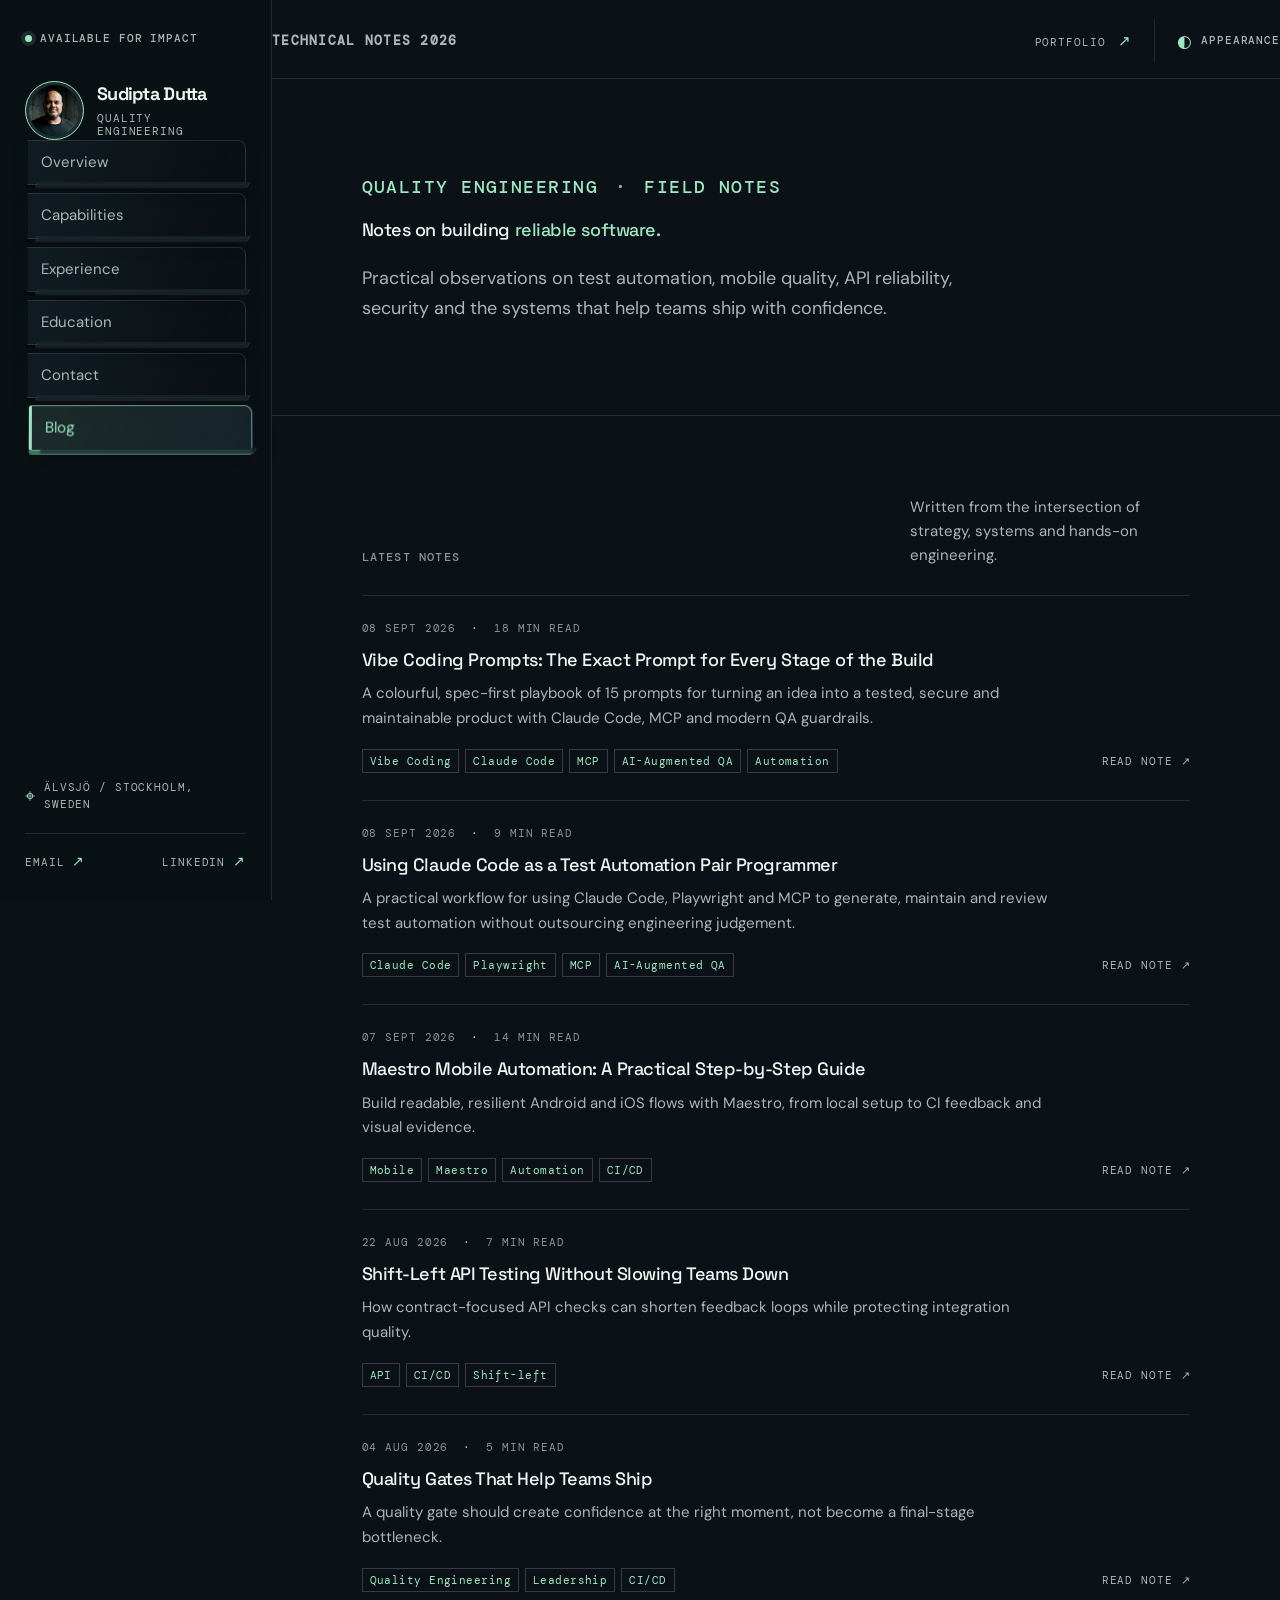
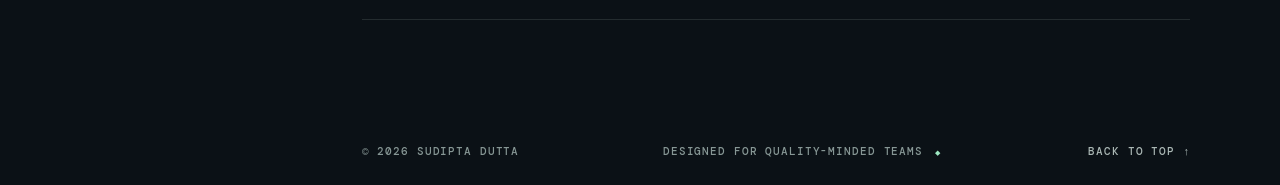
==== blog/index.html @ e5268dd9 "Remove CSS font import bottleneck" ====
<!doctype html>
<html lang="en" data-automation-id="element-html-1">
<head data-automation-id="element-head-1">
  <meta charset="utf-8"  data-automation-id="element-meta-1"/>
  <meta name="viewport" content="width=device-width, initial-scale=1"  data-automation-id="element-meta-2"/>
  <meta name="theme-color" content="#0b1116"  data-automation-id="element-meta-3"/>
  <meta name="description" content="Technical notes on quality engineering, test automation, mobile testing, API reliability and delivery systems by Sudipta Dutta."  data-automation-id="element-meta-4"/>
  <meta property="og:title" content="Technical Notes — Sudipta Dutta" data-automation-id="seo-og-title"/>
  <meta property="og:description" content="Technical notes on quality engineering, test automation, mobile testing, API reliability and delivery systems by Sudipta Dutta." data-automation-id="seo-og-description"/>
  <meta property="og:type" content="website" data-automation-id="seo-og-type"/>
  <meta property="og:url" content="https://sudipta-dutta-portfolio.pages.dev/blog" data-automation-id="seo-og-url"/>
  <meta property="og:image" content="https://sudipta-dutta-portfolio.pages.dev/assets/profile.jpeg" data-automation-id="seo-og-image"/>
  <meta property="og:site_name" content="Sudipta Dutta — Quality Engineering" data-automation-id="seo-og-site-name"/>
  <meta property="og:locale" content="en_GB" data-automation-id="seo-og-locale"/>
  <meta name="twitter:card" content="summary_large_image" data-automation-id="seo-twitter-card"/>
  <meta name="twitter:title" content="Technical Notes — Sudipta Dutta" data-automation-id="seo-twitter-title"/>
  <meta name="twitter:description" content="Technical notes on quality engineering, test automation, mobile testing, API reliability and delivery systems by Sudipta Dutta." data-automation-id="seo-twitter-description"/>
  <meta name="twitter:image" content="https://sudipta-dutta-portfolio.pages.dev/assets/profile.jpeg" data-automation-id="seo-twitter-image"/>
  <link rel="icon" href="/favicon.svg" type="image/svg+xml" sizes="any"  data-automation-id="element-link-1"/>
  <link rel="preconnect" href="https://fonts.googleapis.com" data-automation-id="font-preconnect-google"/>
  <link rel="preconnect" href="https://fonts.gstatic.com" crossorigin data-automation-id="font-preconnect-gstatic"/>
  <link rel="stylesheet" href="https://fonts.googleapis.com/css2?family=DM+Mono:wght@400;500&amp;family=DM+Sans:wght@400;500;600;700&amp;family=Space+Grotesk:wght@400;500;600;700&amp;display=swap" data-automation-id="font-stylesheet"/>
  <link rel="stylesheet" href="/styles.css"  data-automation-id="element-link-2"/>
  <link rel="stylesheet" href="/blog.css"  data-automation-id="element-link-3"/>
  <title data-automation-id="element-title-1">Technical Notes — Sudipta Dutta</title>
</head>
<body data-theme="dark" data-accent="mint" data-automation-id="element-body-1">
  <div class="site-shell" data-automation-id="element-site-shell-1">
    <aside class="rail" aria-label="Profile navigation" data-automation-id="element-rail-1">
      <div class="rail-topline" data-automation-id="element-rail-topline-2"><span class="status-dot" data-automation-id="element-status-dot-1"></span><span data-automation-id="element-span-2">Available for impact</span></div>
      <a class="identity" href="/" aria-label="Back to portfolio" data-automation-id="element-identity-1">
        <div class="avatar-wrap" data-automation-id="element-avatar-wrap-3"><img class="avatar" src="/assets/profile.webp" alt="Profile portrait"  data-automation-id="element-avatar-1"/></div>
        <div class="identity-copy" data-automation-id="element-identity-copy-4"><strong data-automation-id="element-strong-1">Sudipta Dutta</strong><span data-automation-id="element-span-3">Quality Engineering</span></div>
      </a>
      <button class="menu-toggle" id="menuToggle" type="button" aria-expanded="false" aria-controls="siteNav" aria-label="Open navigation menu" data-automation-id="menu-toggle"><span class="menu-toggle-icon" aria-hidden="true" data-automation-id="element-menu-toggle-icon-4"><i data-automation-id="element-i-1"></i><i data-automation-id="element-i-2"></i><i data-automation-id="element-i-3"></i></span><span data-automation-id="element-span-5">Menu</span></button>
      <nav class="nav-links" id="siteNav" aria-label="Main navigation" data-automation-id="element-sitenav-1">
        <a class="nav-link" href="/" data-automation-id="element-nav-link-2"><span data-automation-id="element-span-6">Overview</span></a>
        <a class="nav-link" href="/#capabilities" data-automation-id="element-nav-link-3"><span data-automation-id="element-span-7">Capabilities</span></a>
        <a class="nav-link" href="/#experience" data-automation-id="element-nav-link-4"><span data-automation-id="element-span-8">Experience</span></a>
        <a class="nav-link" href="/#education" data-automation-id="element-nav-link-5"><span data-automation-id="element-span-9">Education</span></a>
        <a class="nav-link" href="/#contact" data-automation-id="element-nav-link-6"><span data-automation-id="element-span-10">Contact</span></a>
        <a class="nav-link active" href="/blog" aria-current="page" data-automation-id="element-nav-link-7"><span data-automation-id="element-span-11">Blog</span></a>
      </nav>
      <div class="rail-footer" data-automation-id="element-rail-footer-5">
        <div class="rail-location" data-automation-id="element-rail-location-6"><span class="pin" role="img" aria-label="Location" data-automation-id="element-pin-12">⌖</span><span data-automation-id="element-span-13">Älvsjö / Stockholm, Sweden</span></div>
        <div class="rail-socials" data-automation-id="element-rail-socials-7">
          <a href="mailto:deep.sudipta@gmail.com" aria-label="Email Sudipta" data-automation-id="element-a-8">Email <span data-automation-id="element-span-14">↗</span></a>
          <a href="https://www.linkedin.com/in/duttasudipta" target="_blank" rel="noopener noreferrer" aria-label="LinkedIn profile (opens in new tab)" data-automation-id="element-a-9">LinkedIn <span data-automation-id="element-span-15">↗</span></a>
        </div>
      </div>
    </aside>

    <main class="main-content blog-main" data-automation-id="element-main-content-1">
      <header class="topbar" id="top" data-automation-id="element-top-1">
        <div class="topbar-label" data-automation-id="element-topbar-label-8">TECHNICAL NOTES 2026</div>
        <div class="topbar-actions" data-automation-id="element-topbar-actions-9">
          <a class="blog-back" href="/" data-automation-id="element-blog-back-10">Portfolio <span data-automation-id="element-span-16">↗</span></a>
          <button class="theme-button" id="themeToggle" type="button" aria-label="Open appearance settings" aria-controls="themeMenu" aria-haspopup="dialog" aria-expanded="false" data-automation-id="element-themetoggle-1"><span class="theme-icon" aria-hidden="true" data-automation-id="element-theme-icon-17">◐</span><span data-automation-id="element-span-18">Appearance</span></button>
        </div>
        <div class="theme-menu" id="themeMenu" role="dialog" aria-label="Appearance settings" hidden data-automation-id="element-thememenu-10">
          <div class="theme-menu-title" data-automation-id="element-theme-menu-title-11">Appearance</div>
          <div class="theme-modes" role="radiogroup" aria-label="Color mode" data-automation-id="element-theme-modes-12">
            <button type="button" class="mode-option active" role="radio" data-mode="dark" aria-checked="true" aria-pressed="true" data-automation-id="element-mode-option-2">Dark <span aria-hidden="true" data-automation-id="element-span-19">◐</span></button>
            <button type="button" class="mode-option" role="radio" data-mode="light" aria-checked="false" aria-pressed="false" data-automation-id="element-mode-option-3">Light <span aria-hidden="true" data-automation-id="element-span-20">○</span></button>
            <button type="button" class="mode-option" role="radio" data-mode="system" aria-checked="false" aria-pressed="false" data-automation-id="element-mode-option-4">System <span aria-hidden="true" data-automation-id="element-span-21">⌘</span></button>
          </div>
          <div class="theme-menu-title accent-title" data-automation-id="element-theme-menu-title-13">Accent</div>
          <div class="accent-options" role="group" aria-label="Accent color" data-automation-id="element-accent-options-14">
            <button class="accent-option active" data-accent="mint" aria-pressed="true" style="--swatch:#9de8c2" aria-label="Mint accent" data-automation-id="element-accent-option-5"></button>
            <button class="accent-option" data-accent="violet" aria-pressed="false" style="--swatch:#bdadff" aria-label="Violet accent" data-automation-id="element-accent-option-6"></button>
            <button class="accent-option" data-accent="amber" aria-pressed="false" style="--swatch:#f4bd74" aria-label="Amber accent" data-automation-id="element-accent-option-7"></button>
            <button class="accent-option" data-accent="blue" aria-pressed="false" style="--swatch:#8cc9ff" aria-label="Blue accent" data-automation-id="element-accent-option-8"></button>
          </div>
        </div>
        <span class="sr-only" id="themeStatus" aria-live="polite" data-automation-id="theme-status"></span>
      </header>

      <section class="blog-hero section-pad" aria-labelledby="blog-title" data-automation-id="element-blog-hero-1">
        <h1 id="blog-title" class="blog-kicker-title" data-automation-id="element-blog-title-1">QUALITY ENGINEERING <span data-automation-id="element-span-22">·</span> FIELD NOTES</h1>
        <h2 class="blog-hero-title" data-automation-id="element-blog-hero-title-1">Notes on building <em data-automation-id="element-em-1">reliable software.</em></h2>
        <p data-automation-id="element-p-1">Practical observations on test automation, mobile quality, API reliability, security and the systems that help teams ship with confidence.</p>
      </section>

      <section class="blog-list-section section-pad" aria-labelledby="notes-title" data-automation-id="element-blog-list-section-2">
        <div class="blog-section-heading" data-automation-id="element-blog-section-heading-15"><div class="section-label" data-automation-id="element-section-label-16"><span data-automation-id="element-span-23">Latest notes</span></div><p data-automation-id="element-p-2">Written from the intersection of strategy, systems and hands-on engineering.</p></div>
        <div id="postList" class="post-list" aria-live="polite" data-automation-id="element-postlist-17" data-static-post-list="true">
        <a class="post-card featured-post" data-automation-id="post-card-1" href="/blog/vibe-coding-prompts" aria-label="Read article: Vibe Coding Prompts: The Exact Prompt for Every Stage of the Build">
          <div class="post-card-meta" data-automation-id="post-card-meta-1"><span>08 Sep 2026</span><span>18 min read</span></div>
          <h2 data-automation-id="post-card-title-1">Vibe Coding Prompts: The Exact Prompt for Every Stage of the Build</h2>
          <p data-automation-id="post-card-summary-1">A colourful, spec-first playbook of 15 prompts for turning an idea into a tested, secure and maintainable product with Claude Code, MCP and modern QA guardrails.</p>
          <div class="post-card-footer" data-automation-id="post-card-footer-1"><span><span data-automation-id="post-card-1-tag-1">Vibe Coding</span><span data-automation-id="post-card-1-tag-2">Claude Code</span><span data-automation-id="post-card-1-tag-3">MCP</span><span data-automation-id="post-card-1-tag-4">AI-Augmented QA</span><span data-automation-id="post-card-1-tag-5">Automation</span></span><span class="post-arrow" aria-hidden="true">Read note ↗</span></div>
        </a>
<a class="post-card " data-automation-id="post-card-2" href="/blog/using-claude-code-test-automation" aria-label="Read article: Using Claude Code as a Test Automation Pair Programmer">
          <div class="post-card-meta" data-automation-id="post-card-meta-2"><span>08 Sep 2026</span><span>9 min read</span></div>
          <h2 data-automation-id="post-card-title-2">Using Claude Code as a Test Automation Pair Programmer</h2>
          <p data-automation-id="post-card-summary-2">A practical workflow for using Claude Code, Playwright and MCP to generate, maintain and review test automation without outsourcing engineering judgement.</p>
          <div class="post-card-footer" data-automation-id="post-card-footer-2"><span><span data-automation-id="post-card-2-tag-1">Claude Code</span><span data-automation-id="post-card-2-tag-2">Playwright</span><span data-automation-id="post-card-2-tag-3">MCP</span><span data-automation-id="post-card-2-tag-4">AI-Augmented QA</span></span><span class="post-arrow" aria-hidden="true">Read note ↗</span></div>
        </a>
<a class="post-card " data-automation-id="post-card-3" href="/blog/maestro-mobile-testing" aria-label="Read article: Maestro Mobile Automation: A Practical Step-by-Step Guide">
          <div class="post-card-meta" data-automation-id="post-card-meta-3"><span>07 Sep 2026</span><span>14 min read</span></div>
          <h2 data-automation-id="post-card-title-3">Maestro Mobile Automation: A Practical Step-by-Step Guide</h2>
          <p data-automation-id="post-card-summary-3">Build readable, resilient Android and iOS flows with Maestro, from local setup to CI feedback and visual evidence.</p>
          <div class="post-card-footer" data-automation-id="post-card-footer-3"><span><span data-automation-id="post-card-3-tag-1">Mobile</span><span data-automation-id="post-card-3-tag-2">Maestro</span><span data-automation-id="post-card-3-tag-3">Automation</span><span data-automation-id="post-card-3-tag-4">CI/CD</span></span><span class="post-arrow" aria-hidden="true">Read note ↗</span></div>
        </a>
<a class="post-card " data-automation-id="post-card-4" href="/blog/shift-left-api-testing" aria-label="Read article: Shift-Left API Testing Without Slowing Teams Down">
          <div class="post-card-meta" data-automation-id="post-card-meta-4"><span>22 Aug 2026</span><span>7 min read</span></div>
          <h2 data-automation-id="post-card-title-4">Shift-Left API Testing Without Slowing Teams Down</h2>
          <p data-automation-id="post-card-summary-4">How contract-focused API checks can shorten feedback loops while protecting integration quality.</p>
          <div class="post-card-footer" data-automation-id="post-card-footer-4"><span><span data-automation-id="post-card-4-tag-1">API</span><span data-automation-id="post-card-4-tag-2">CI/CD</span><span data-automation-id="post-card-4-tag-3">Shift-left</span></span><span class="post-arrow" aria-hidden="true">Read note ↗</span></div>
        </a>
<a class="post-card " data-automation-id="post-card-5" href="/blog/quality-gates-that-help-teams-ship" aria-label="Read article: Quality Gates That Help Teams Ship">
          <div class="post-card-meta" data-automation-id="post-card-meta-5"><span>04 Aug 2026</span><span>5 min read</span></div>
          <h2 data-automation-id="post-card-title-5">Quality Gates That Help Teams Ship</h2>
          <p data-automation-id="post-card-summary-5">A quality gate should create confidence at the right moment, not become a final-stage bottleneck.</p>
          <div class="post-card-footer" data-automation-id="post-card-footer-5"><span><span data-automation-id="post-card-5-tag-1">Quality Engineering</span><span data-automation-id="post-card-5-tag-2">Leadership</span><span data-automation-id="post-card-5-tag-3">CI/CD</span></span><span class="post-arrow" aria-hidden="true">Read note ↗</span></div>
        </a>
      </div>

      </section>

      <footer class="footer section-pad" data-automation-id="element-footer-1"><span data-automation-id="element-span-24">© <span id="year" data-automation-id="element-year-25">2026</span> Sudipta Dutta</span><span data-automation-id="element-span-26">Designed for quality-minded teams <span class="footer-dot" data-automation-id="element-footer-dot-27">◆</span></span><a href="#top" data-automation-id="element-a-11">Back to top ↑</a></footer>
    </main>
  </div>
  <script src="/blog.js" data-automation-id="element-script-1"></script>
</body>
</html>
---- styles.css ----
:root {
  --bg: #0b1116;
  --surface: #111a21;
  --surface-2: #15222a;
  --surface-3: #1b2c34;
  --ink: #f0f5f1;
  --muted: #aab7b4;
  --faint: #879795;
  --line: rgba(214, 233, 226, .12);
  --line-strong: rgba(214, 233, 226, .2);
  --accent: #9de8c2;
  --accent-deep: #63c99a;
  --accent-soft: rgba(157, 232, 194, .12);
  --accent-bright: #c6f8dd;
  --warm: #f4bd74;
  --shadow: 0 24px 70px rgba(0, 0, 0, .26);
  --rail-width: 272px;
  --display: 'Space Grotesk', sans-serif;
  --body: 'DM Sans', sans-serif;
  --mono: 'DM Mono', monospace;
  --type-xs: 0.6875rem;  /* 11px: labels and metadata */
  --type-sm: 0.8125rem; /* 13px: supporting copy */
  --type-md: 0.9375rem; /* 15px: standard body copy */
  --type-lg: 1.125rem;  /* 18px: lead copy and display headings */
  --type-heading: 1.125rem; /* keeps major headings the same size as the profile name */
}

.skip-link { position: fixed; z-index: 1000; top: 12px; left: 12px; transform: translateY(-180%); padding: 10px 14px; border: 1px solid var(--accent); background: var(--surface); color: var(--ink); font: var(--type-xs) var(--mono); letter-spacing: .04em; transition: transform .2s ease; }
.skip-link:focus { transform: translateY(0); outline: 2px solid var(--accent); outline-offset: 3px; }
.contact-topbar-button { font-size: var(--type-xs); }

body[data-theme="light"] {
  --bg: #f4f7f5;
  --surface: #ffffff;
  --surface-2: #eaf1ee;
  --surface-3: #dce9e3;
  --ink: #12201d;
  --muted: #60706b;
  --faint: #5d7068;
  --line: rgba(27, 57, 46, .12);
  --line-strong: rgba(27, 57, 46, .22);
  --accent: #147649;
  --accent-deep: #0b5b38;
  --accent-soft: rgba(32, 140, 97, .1);
  --accent-bright: #126c48;
  --warm: #bf762a;
  --shadow: 0 24px 70px rgba(21, 49, 39, .11);
}
body[data-accent="violet"] { --accent: #bdadff; --accent-deep: #9077ef; --accent-soft: rgba(189, 173, 255, .12); --accent-bright: #d9d0ff; }
body[data-accent="amber"] { --accent: #f4bd74; --accent-deep: #d89336; --accent-soft: rgba(244, 189, 116, .12); --accent-bright: #ffd59b; }
body[data-accent="blue"] { --accent: #8cc9ff; --accent-deep: #5799d2; --accent-soft: rgba(140, 201, 255, .12); --accent-bright: #c0e4ff; }
body[data-theme="light"][data-accent="violet"] { --accent: #7251c7; --accent-deep: #5638a7; --accent-soft: rgba(114, 81, 199, .1); --accent-bright: #5638a7; }
body[data-theme="light"][data-accent="amber"] { --accent: #b6691a; --accent-deep: #914e0e; --accent-soft: rgba(182, 105, 26, .1); --accent-bright: #914e0e; }
body[data-theme="light"][data-accent="blue"] { --accent: #2479bb; --accent-deep: #175f96; --accent-soft: rgba(36, 121, 187, .1); --accent-bright: #175f96; }

* { box-sizing: border-box; }
html { scroll-behavior: smooth; }
body { margin: 0; background: var(--bg); color: var(--ink); font-family: var(--body); font-size: 16px; line-height: 1.55; transition: background .3s ease, color .3s ease; }
a { color: inherit; text-decoration: none; }
button { font: inherit; color: inherit; }
.site-shell { display: flex; min-height: 100vh; }
.rail { width: var(--rail-width); position: fixed; inset: 0 auto 0 0; padding: 30px 25px 27px; border-right: 1px solid var(--line); display: flex; flex-direction: column; z-index: 20; background: color-mix(in srgb, var(--bg) 94%, transparent); backdrop-filter: blur(14px); }
.rail-topline, .rail-location, .eyebrow, .topbar, .section-label, .timeline-meta, .card-tags, .timeline-tags, .education-year, .footer, .qr-head, .opportunity-kicker, .role-pill, .mono { font-family: var(--mono); text-transform: uppercase; letter-spacing: .08em; font-size: var(--type-xs); }
.rail-topline { color: var(--muted); display: flex; align-items: center; gap: 8px; }
.status-dot { display: inline-block; height: 7px; width: 7px; border-radius: 50%; background: var(--accent); box-shadow: 0 0 0 4px var(--accent-soft); }
.identity { display: flex; gap: 13px; align-items: center; margin-top: 34px; }
.avatar-wrap { width: 59px; height: 59px; flex: none; border-radius: 50%; border: 1px solid var(--accent); padding: 3px; background: var(--accent-soft); }
.avatar { display: block; width: 100%; height: 100%; border-radius: 50%; object-fit: cover; object-position: 50% 20%; filter: saturate(.88); }
.identity-copy { display: flex; flex-direction: column; line-height: 1.2; }
.identity-copy strong { font-family: var(--display); font-size: var(--type-heading); letter-spacing: -.04em; white-space: nowrap; }
.identity-copy span { font-family: var(--mono); font-size: var(--type-xs); text-transform: uppercase; letter-spacing: .08em; color: var(--muted); margin-top: 7px; }
.rail-rule { height: 1px; background: var(--line); margin: 34px 0 21px; }
.nav-links { display: flex; flex-direction: column; gap: 5px; }
.nav-link { display: flex; gap: 0; align-items: center; padding: 10px 7px; color: var(--muted); font-size: var(--type-md); transition: color .2s, background .2s; }
.nav-link:hover, .nav-link.active { color: var(--ink); background: var(--accent-soft); }
.nav-link.active { color: var(--accent); }
.rail-footer { margin-top: auto; }
.rail-location { color: var(--muted); display: flex; gap: 8px; align-items: center; margin-bottom: 20px; }
.pin { color: var(--accent); font-size: 18px; line-height: 0; }
.rail-socials { display: flex; justify-content: space-between; border-top: 1px solid var(--line); padding-top: 17px; }
.rail-socials a { font-family: var(--mono); text-transform: uppercase; letter-spacing: .08em; font-size: var(--type-xs); color: var(--muted); }
.rail-socials a:hover, .footer a:hover { color: var(--accent); }
.rail-socials span { color: var(--accent); font-size: 14px; }
.main-content { width: calc(100% - var(--rail-width)); margin-left: var(--rail-width); min-width: 0; overflow: hidden; }
.section-pad { padding-left: clamp(30px, 7vw, 110px); padding-right: clamp(30px, 7vw, 110px); }
.topbar { min-height: 79px; display: flex; align-items: center; justify-content: space-between; border-bottom: 1px solid var(--line); color: var(--faint); padding-top: 4px; position: relative; }
.topbar-label { display: flex; gap: 11px; align-items: center; }
.topbar-divider { display: inline-block; height: 1px; width: 35px; background: var(--line-strong); }
.topbar-actions { display: flex; align-items: center; gap: 22px; }
.text-button, .theme-button { font-family: var(--mono); font-size: var(--type-xs); text-transform: uppercase; letter-spacing: .08em; background: none; border: 0; cursor: pointer; color: var(--muted); padding: 9px 0; }
.text-button:hover, .theme-button:hover { color: var(--accent); }
.download-icon { color: var(--accent); font-size: 16px; margin-right: 6px; }
.theme-button { display: flex; gap: 8px; align-items: center; border-left: 1px solid var(--line); padding-left: 22px; }
.theme-icon { color: var(--accent); font-size: 17px; }
.theme-menu { position: absolute; z-index: 15; top: 64px; right: clamp(30px, 7vw, 110px); width: 230px; padding: 17px; background: var(--surface); border: 1px solid var(--line-strong); box-shadow: var(--shadow); border-radius: 4px; }
.theme-menu-title { color: var(--faint); font: var(--type-xs) var(--mono); text-transform: uppercase; letter-spacing: .09em; margin-bottom: 11px; }
.theme-modes { display: grid; grid-template-columns: repeat(3, 1fr); gap: 5px; }
.mode-option { background: var(--surface-2); border: 1px solid transparent; padding: 8px 4px; font-size: var(--type-xs); cursor: pointer; color: var(--muted); border-radius: 2px; }
.mode-option span { display: block; color: var(--accent); font-size: 16px; margin-top: 3px; }
.mode-option.active { border-color: var(--accent); color: var(--ink); }
.accent-title { margin-top: 18px; }
.accent-options { display: flex; gap: 9px; }
.accent-option { width: 25px; height: 25px; padding: 0; border: 2px solid transparent; border-radius: 50%; cursor: pointer; background: var(--swatch); box-shadow: inset 0 0 0 3px var(--surface); }
.accent-option.active { outline: 1px solid var(--swatch); outline-offset: 2px; }
.hero { min-height: 621px; display: grid; grid-template-columns: minmax(0, 1fr) minmax(300px, .62fr); align-items: center; gap: clamp(40px, 7vw, 120px); border-bottom: 1px solid var(--line); position: relative; }
.hero::before { content: ''; position: absolute; width: 46vw; height: 46vw; max-width: 600px; max-height: 600px; right: -16vw; top: -14vw; background: radial-gradient(circle, var(--accent-soft), transparent 67%); pointer-events: none; }
.hero-copy { padding: 80px 0 73px; position: relative; z-index: 1; }
.eyebrow { color: var(--accent); display: flex; align-items: center; gap: 0; line-height: 1.4; }
.eyebrow-line { display: none; }
h1, h2, h3, p { margin-top: 0; }
h1, h2, h3 { font-family: var(--display); font-size: var(--type-heading); line-height: 1.35; letter-spacing: -.025em; }
h1 { font-size: var(--type-heading); font-weight: 500; margin: 22px 0 22px; max-width: 800px; }
h1 em, h2 em { color: var(--accent); font-style: normal; }
.hero-lede { font-size: var(--type-lg); line-height: 1.7; color: var(--muted); max-width: 555px; }
.hero-actions { display: flex; align-items: center; gap: 21px; margin-top: 36px; }
.primary-button, .secondary-button { display: inline-flex; align-items: center; gap: 12px; padding: 13px 17px; font-family: var(--mono); text-transform: uppercase; letter-spacing: .07em; font-size: var(--type-xs); transition: transform .2s, background .2s, color .2s, border .2s; }
.primary-button { color: #07100c; background: var(--accent); border: 1px solid var(--accent); }
.primary-button:hover { transform: translateY(-2px); background: var(--accent-bright); }
.primary-button span, .secondary-button span { font-size: 16px; line-height: 0; }
.secondary-button { border: 1px solid var(--line-strong); color: var(--muted); }
.secondary-button:hover { transform: translateY(-2px); color: var(--ink); border-color: var(--accent); }
.hero-note { color: var(--faint); font: var(--type-xs) var(--mono); margin-top: 42px; text-transform: uppercase; letter-spacing: .05em; }
.note-mark { color: var(--accent); font-size: 16px; margin-right: 8px; }
.hero-visual { align-self: stretch; display: flex; flex-direction: column; align-items: center; justify-content: center; position: relative; }
.portrait-frame { width: min(100%, 350px); aspect-ratio: .82; position: relative; padding: 13px; background: var(--surface-2); }
.portrait-frame::before { content: ''; position: absolute; inset: 12px; border: 1px solid var(--line-strong); pointer-events: none; z-index: 2; }
.portrait-frame img { width: 100%; height: 100%; object-fit: cover; object-position: 50% 12%; display: block; filter: contrast(1.02) saturate(.88); }
.portrait-accent { position: absolute; z-index: 3; width: 47px; height: 47px; border-color: var(--accent); }
.portrait-accent-one { left: -8px; top: -8px; border-left: 1px solid; border-top: 1px solid; }
.portrait-accent-two { right: -8px; bottom: -8px; border-right: 1px solid; border-bottom: 1px solid; }
.portrait-caption { position: absolute; z-index: 3; bottom: 25px; left: 27px; right: 27px; display: flex; justify-content: space-between; font: var(--type-xs) var(--mono); color: white; letter-spacing: .13em; text-transform: uppercase; text-shadow: 0 1px 10px #000; }
.visual-annotation { width: min(100%, 350px); display: flex; gap: 9px; justify-content: flex-end; font: var(--type-xs) var(--mono); text-transform: uppercase; letter-spacing: .08em; color: var(--faint); margin-top: 16px; }
.visual-annotation span { color: var(--accent); }
.stats-strip { display: grid; grid-template-columns: repeat(4, 1fr); border-bottom: 1px solid var(--line); }
.stat { padding: 27px 21px 29px 0; border-right: 1px solid var(--line); display: flex; flex-direction: column; gap: 4px; }
.stat:not(:first-child) { padding-left: 25px; }
.stat:last-child { border-right: 0; }
.stat strong { font: 500 clamp(30px, 3vw, 41px) var(--display); letter-spacing: -.07em; }
.stat strong span { font-size: .55em; color: var(--accent); }
.stat > span { font: var(--type-xs) var(--mono); text-transform: uppercase; letter-spacing: .08em; color: var(--muted); }
.intro-grid, .capability-section, .stack-section, .experience-section, .snapshot-section, .education-section { display: grid; grid-template-columns: 22% 1fr; gap: clamp(35px, 6vw, 100px); border-bottom: 1px solid var(--line); }
.intro-grid { padding-top: 101px; padding-bottom: 105px; }
.section-label { color: var(--faint); display: flex; gap: 0; align-items: flex-start; padding-top: 6px; }
.section-number { color: var(--accent); }
.intro-content h2, .stack-headline h2, .experience-head h2 { font-size: var(--type-heading); font-weight: 500; margin-bottom: 27px; }
h2 span { color: var(--muted); }
.intro-lede { color: var(--muted); font-size: var(--type-lg); line-height: 1.65; max-width: 730px; }
.quote-card { margin-top: 43px; padding: 24px 28px 22px; border: 1px solid var(--line-strong); background: linear-gradient(130deg, var(--accent-soft), transparent 70%); max-width: 710px; position: relative; }
.quote-mark { font: 51px/1 Georgia, serif; color: var(--accent); position: absolute; top: 18px; left: 24px; opacity: .65; }
.quote-card p { padding-left: 43px; max-width: 580px; font: 500 var(--type-lg)/1.55 var(--display); letter-spacing: -.025em; }
.quote-byline { display: inline-block; margin-left: 43px; font: var(--type-xs) var(--mono); color: var(--faint); text-transform: uppercase; letter-spacing: .08em; }
.capability-section { padding-top: 91px; padding-bottom: 104px; }
.capability-grid { display: grid; grid-template-columns: repeat(2, 1fr); gap: 13px; }
.capability-card { min-height: 270px; padding: 21px 22px 20px; background: var(--surface); border: 1px solid var(--line); position: relative; transition: border .2s, transform .2s, background .2s; }
.capability-card:hover { border-color: var(--accent); transform: translateY(-3px); background: var(--surface-2); }
.card-number { position: absolute; top: 19px; right: 20px; color: var(--faint); font: var(--type-xs) var(--mono); }
.capability-icon { color: var(--accent); font-size: 26px; height: 58px; display: flex; align-items: center; }
.capability-card h3 { font-size: var(--type-heading); font-weight: 500; margin: 7px 0 10px; letter-spacing: -.04em; }
.capability-card p { color: var(--muted); font-size: var(--type-md); line-height: 1.65; max-width: 290px; margin-bottom: 20px; }
.card-tags, .timeline-tags { display: flex; flex-wrap: wrap; gap: 6px; }
.card-tags span, .timeline-tags span { color: var(--accent); border: 1px solid var(--line-strong); padding: 4px 7px; font-size: var(--type-xs); }
.stack-section { padding-top: 91px; padding-bottom: 104px; }
.stack-content { min-width: 0; }
.stack-headline { display: flex; align-items: flex-end; justify-content: space-between; gap: 35px; margin-bottom: 43px; }
.stack-headline h2 { margin-bottom: 0; }
.stack-headline p { max-width: 250px; color: var(--muted); font-size: var(--type-md); line-height: 1.65; margin-bottom: 3px; }
.stack-list { border-top: 1px solid var(--line); display: flex; flex-wrap: wrap; }
.stack-list span { font-family: var(--display); font-size: 1.0625rem; letter-spacing: -.03em; padding: 15px 24px 15px 0; margin-right: 24px; border-bottom: 1px solid var(--line); color: var(--muted); }
.stack-list span::before { content: '↗'; color: var(--accent); font-size: var(--type-xs); margin-right: 9px; }
.experience-section { padding-top: 91px; padding-bottom: 115px; }
.experience-head { display: flex; justify-content: space-between; gap: 35px; align-items: end; grid-column: 2; margin-bottom: 64px; }
.experience-head h2 { margin-bottom: 0; }
.experience-head p { max-width: 250px; color: var(--muted); font-size: var(--type-md); line-height: 1.65; margin-bottom: 4px; }
.timeline { grid-column: 2; position: relative; }
.timeline::before { content: ''; position: absolute; left: 164px; top: 16px; bottom: 17px; width: 1px; background: var(--line-strong); }
.timeline-item { display: grid; grid-template-columns: 133px 63px 1fr; gap: 0; position: relative; padding-bottom: 58px; }
.timeline-item:last-child { padding-bottom: 0; }
.timeline-meta { color: var(--faint); text-align: right; padding-right: 26px; padding-top: 5px; line-height: 1.5; }
.timeline-place { display: block; margin-top: 7px; color: var(--muted); font-size: var(--type-xs); text-transform: none; letter-spacing: 0; }
.timeline-marker { position: relative; display: flex; justify-content: center; z-index: 1; }
.timeline-marker span { width: 9px; height: 9px; border-radius: 50%; border: 2px solid var(--bg); background: var(--accent); box-shadow: 0 0 0 1px var(--accent); margin-top: 6px; }
.timeline-item:not(.featured) .timeline-marker span { background: var(--bg); }
.timeline-body { padding-left: 0; }
.company-line { display: flex; gap: 14px; align-items: center; flex-wrap: wrap; margin-bottom: 11px; }
.company-line h3 { font-size: var(--type-heading); font-weight: 500; margin: 0; }
.role-pill { border: 1px solid var(--line-strong); padding: 5px 8px; color: var(--accent); font-size: var(--type-xs); }
.timeline-body > p { color: var(--muted); max-width: 580px; margin-bottom: 15px; font-size: var(--type-md); line-height: 1.65; }
.timeline-body ul { color: var(--muted); padding-left: 19px; margin: 0 0 18px; max-width: 620px; font-size: var(--type-sm); line-height: 1.7; }
.timeline-body li::marker { color: var(--accent); }
.timeline-item.compact { padding-bottom: 39px; }
.timeline-item.compact .timeline-body > p { margin-bottom: 14px; }
.snapshot-section { padding-top: 91px; padding-bottom: 104px; }
.snapshot-grid { display: grid; grid-template-columns: 1fr 1fr; gap: 13px; }
.snapshot-panel { padding: 24px 25px; background: var(--surface); border: 1px solid var(--line); min-height: 162px; }
.snapshot-panel h3 { font-size: var(--type-heading); font-weight: 500; margin-bottom: 21px; }
.domain-pills { display: flex; flex-wrap: wrap; gap: 7px; }
.domain-pills span { padding: 6px 10px; color: var(--muted); border: 1px solid var(--line-strong); font: var(--type-xs) var(--mono); text-transform: uppercase; }
.language-row { display: flex; justify-content: space-between; gap: 10px; border-bottom: 1px solid var(--line); padding: 8px 0; font-size: var(--type-sm); color: var(--muted); }
.language-row:first-of-type { padding-top: 0; }
.language-row:last-of-type { border-bottom: 0; }
.language-row strong { color: var(--ink); font-weight: 500; }
.opportunities { grid-column: span 2; border-color: var(--accent); background: linear-gradient(100deg, var(--accent-soft), var(--surface) 60%); }
.opportunity-kicker { color: var(--accent); display: flex; align-items: center; gap: 9px; }
.opportunities h3 { margin: 19px 0 9px; font-size: var(--type-heading); }
.opportunities p { color: var(--muted); font-size: var(--type-md); margin: 0; }
.education-section { padding-top: 91px; padding-bottom: 100px; }
.education-grid { display: grid; grid-template-columns: repeat(2, 1fr); gap: 13px; }
.education-item { padding: 25px; border-top: 1px solid var(--line-strong); }
.education-year { color: var(--accent); }
.education-item h3 { font-size: var(--type-heading); font-weight: 500; margin: 17px 0 7px; }
.education-item p { color: var(--muted); font-size: var(--type-sm); margin: 0; }
.contact-section { padding-top: 107px; padding-bottom: 111px; display: grid; grid-template-columns: 1fr minmax(260px, .63fr); gap: clamp(50px, 9vw, 150px); background: linear-gradient(125deg, var(--accent-soft), transparent 48%); }
.contact-copy h2 { font-size: var(--type-heading); font-weight: 500; margin: 27px 0 24px; }
.contact-copy > p { max-width: 475px; color: var(--muted); font-size: var(--type-lg); line-height: 1.7; margin-bottom: 32px; }
.contact-copy .primary-button { display: inline-flex; }
.contact-aside { padding-top: 19px; }
.qr-card { background: var(--surface); border: 1px solid var(--line-strong); padding: 17px; max-width: 274px; }
.qr-head { display: flex; justify-content: space-between; color: var(--muted); }
.qr-live { color: var(--accent); }
.qr-live i { display: inline-block; width: 6px; height: 6px; border-radius: 50%; background: var(--accent); margin-right: 5px; }
.qr-wrap { background: #fff; width: 100%; aspect-ratio: 1; margin: 15px 0; display: flex; align-items: center; justify-content: center; padding: 14px; }
.qr-code { width: 100%; height: 100%; }
.qr-code svg, .qr-code img { width: 100%; height: 100%; display: block; shape-rendering: crispEdges; image-rendering: pixelated; }
.qr-card p { color: var(--muted); font-size: var(--type-xs); line-height: 1.5; margin-bottom: 13px; }
.copy-link { border: 0; border-top: 1px solid var(--line); padding: 12px 0 0; background: transparent; font: var(--type-xs) var(--mono); color: var(--accent); text-transform: uppercase; letter-spacing: .08em; cursor: pointer; width: 100%; text-align: left; }
.copy-link span { float: right; font-size: 15px; }
.contact-details { margin-top: 28px; display: flex; flex-direction: column; gap: 13px; }
.contact-details a, .contact-details > span { display: flex; flex-direction: column; gap: 2px; color: var(--ink); font-size: var(--type-sm); }
.contact-details span span { font: var(--type-xs) var(--mono); text-transform: uppercase; color: var(--faint); letter-spacing: .08em; }
.contact-details a:hover { color: var(--accent); }
.footer { display: flex; justify-content: space-between; gap: 20px; padding-top: 23px; padding-bottom: 25px; color: var(--faint); }
.footer a { color: var(--muted); }
.footer-dot { color: var(--accent); font-size: 7px; margin: 0 4px; }

@media (max-width: 1100px) {
  :root { --rail-width: 225px; }
  .rail { padding-left: 19px; padding-right: 19px; }
  .section-pad { padding-left: 50px; padding-right: 50px; }
  .hero { gap: 40px; }
  .timeline::before { left: 140px; }
  .timeline-item { grid-template-columns: 109px 63px 1fr; }
}
@media (max-width: 760px) {
  .site-shell { display: block; }
  .rail { position: relative; width: 100%; height: auto; padding: 18px 22px; display: block; border-right: 0; border-bottom: 1px solid var(--line); }
  .rail-topline { display: none; }
  .identity { margin-top: 0; }
  .rail-rule { display: none; }
  .nav-links { flex-direction: row; overflow-x: auto; gap: 2px; margin-top: 19px; padding-top: 12px; border-top: 1px solid var(--line); }
  .nav-link { flex: none; padding: 8px 9px; font-size: var(--type-xs); }
  .rail-footer { display: none; }
  .main-content { width: 100%; margin-left: 0; }
  .section-pad { padding-left: 22px; padding-right: 22px; }
  .topbar { min-height: 62px; }
  .topbar-label { font-size: var(--type-xs); letter-spacing: .05em; min-width: 0; flex: 1; white-space: nowrap; overflow: hidden; }
  .topbar-label .topbar-divider, .topbar-label::after { display: none; }
  .topbar-actions { gap: 9px; flex: none; }
  .text-button { font-size: 0; }
  .text-button::after { content: 'CV ↓'; font: var(--type-xs) var(--mono); }
  .theme-button { border-left: 0; padding-left: 0; font-size: 0; white-space: nowrap; }
  .theme-button span:last-child { display: none; }
  .theme-icon { font-size: 14px; }
  .theme-menu { right: 22px; top: 53px; }
  .hero { min-height: auto; display: flex; flex-direction: column; align-items: stretch; gap: 31px; padding-top: 57px; padding-bottom: 65px; }
  .hero-copy { padding: 0; }
  h1 { font-size: var(--type-heading); }
  .hero-lede { font-size: var(--type-md); }
  .hero-actions { flex-wrap: wrap; }
  .hero-note { line-height: 1.6; }
  .hero-visual { align-items: flex-start; }
  .portrait-frame { width: min(75vw, 325px); }
  .stats-strip { grid-template-columns: repeat(2, 1fr); }
  .stat, .stat:not(:first-child) { padding: 21px 12px 22px 0; }
  .stat:nth-child(3), .stat:nth-child(4) { border-top: 1px solid var(--line); }
  .stat:nth-child(2) { padding-left: 15px; }
  .stat:nth-child(4) { padding-left: 15px; border-right: 0; }
  .intro-grid, .capability-section, .stack-section, .experience-section, .snapshot-section, .education-section { display: block; }
  .section-label { padding-top: 0; margin-bottom: 32px; }
  .intro-grid, .capability-section, .stack-section, .experience-section, .snapshot-section, .education-section { padding-top: 68px; padding-bottom: 73px; }
  .intro-content h2, .stack-headline h2, .experience-head h2 { font-size: var(--type-heading); }
  .intro-lede { font-size: var(--type-md); }
  .capability-grid { grid-template-columns: 1fr; }
  .capability-card { min-height: auto; }
  .stack-headline, .experience-head { display: block; margin-bottom: 34px; }
  .stack-headline p, .experience-head p { margin-top: 18px; }
  .stack-list span { font-size: 1rem; padding-right: 14px; margin-right: 14px; }
  .timeline::before { left: 4px; top: 7px; }
  .timeline-item { display: block; padding-left: 27px; padding-bottom: 45px; }
  .timeline-meta { text-align: left; padding: 0 0 11px; }
  .timeline-place { display: inline; margin-left: 8px; }
  .timeline-marker { position: absolute; left: 0; top: 1px; }
  .timeline-body { padding: 0; }
  .company-line h3 { font-size: var(--type-heading); }
  .timeline-body ul { padding-left: 18px; }
  .snapshot-grid, .education-grid { grid-template-columns: 1fr; }
  .opportunities { grid-column: span 1; }
  .contact-section { display: block; padding-top: 76px; padding-bottom: 80px; }
  .contact-copy h2 { font-size: var(--type-heading); }
  .contact-aside { padding-top: 55px; }
  .qr-card { max-width: 300px; }
  .footer { flex-direction: column; gap: 8px; padding-top: 20px; padding-bottom: 22px; }
}
@media (prefers-reduced-motion: reduce) { html { scroll-behavior: auto; } *, *::before, *::after { transition-duration: .01ms !important; animation-duration: .01ms !important; } }

/* Responsive 3D tab navigation and tighter section rhythm. */
.menu-toggle {
  display: none;
  align-items: center;
  gap: 9px;
  border: 1px solid var(--line-strong);
  border-radius: 4px;
  background: var(--surface);
  color: var(--muted);
  padding: 8px 11px;
  font: var(--type-xs) var(--mono);
  letter-spacing: .08em;
  text-transform: uppercase;
  cursor: pointer;
  transition: color .2s, border-color .2s, background .2s, transform .2s;
}
.menu-toggle:hover, .menu-toggle[aria-expanded="true"] { color: var(--accent); border-color: var(--accent); background: var(--accent-soft); }
.menu-toggle:active { transform: translateY(1px); }
.menu-toggle-icon { display: grid; gap: 4px; width: 16px; }
.menu-toggle-icon i { display: block; height: 1px; width: 16px; background: currentColor; transition: transform .2s, opacity .2s; }
.menu-toggle[aria-expanded="true"] .menu-toggle-icon i:nth-child(1) { transform: translateY(5px) rotate(45deg); }
.menu-toggle[aria-expanded="true"] .menu-toggle-icon i:nth-child(2) { opacity: 0; }
.menu-toggle[aria-expanded="true"] .menu-toggle-icon i:nth-child(3) { transform: translateY(-5px) rotate(-45deg); }
.nav-links { perspective: 900px; gap: 8px; }
.nav-link {
  position: relative;
  isolation: isolate;
  min-height: 41px;
  padding: 10px 11px 10px 13px;
  border: 1px solid var(--line);
  border-left: 3px solid transparent;
  border-radius: 3px 8px 3px 3px;
  background: linear-gradient(110deg, color-mix(in srgb, var(--surface-2) 70%, transparent), transparent 88%);
  box-shadow: 0 3px 0 color-mix(in srgb, var(--bg) 60%, #000 40%), 0 8px 15px rgba(0, 0, 0, .12);
  transform: translate3d(0, 0, 0) rotateX(0deg);
  transform-origin: left center;
  transform-style: preserve-3d;
  transition: color .2s, background .2s, border-color .2s, box-shadow .2s, transform .2s;
}
.nav-link::after {
  content: '';
  position: absolute;
  z-index: -1;
  left: 8px;
  right: -4px;
  bottom: -4px;
  height: 5px;
  border-radius: 0 0 3px 3px;
  background: color-mix(in srgb, var(--surface-3) 72%, var(--bg));
  border: 1px solid var(--line);
  border-top: 0;
  transform: translateZ(-5px) skewX(-24deg);
  opacity: .75;
}
.nav-link:hover {
  color: var(--ink);
  border-color: var(--line-strong);
  border-left-color: var(--accent);
  background: linear-gradient(110deg, var(--accent-soft), transparent 88%);
  box-shadow: 0 4px 0 color-mix(in srgb, var(--accent-deep) 40%, var(--bg)), 0 12px 22px rgba(0, 0, 0, .18);
  transform: translate3d(5px, -3px, 12px) rotateX(3deg);
}
.nav-link.active {
  color: var(--accent);
  border-color: color-mix(in srgb, var(--accent) 55%, var(--line));
  border-left-color: var(--accent);
  background: linear-gradient(110deg, var(--accent-soft), var(--surface-2));
  box-shadow: 0 4px 0 color-mix(in srgb, var(--accent-deep) 55%, var(--bg)), 0 13px 25px rgba(0, 0, 0, .2);
  transform: translate3d(5px, -2px, 10px) rotateX(2deg);
}
.nav-link:focus-visible, .menu-toggle:focus-visible { outline: 2px solid var(--accent); outline-offset: 3px; }

/* Reduce the large vertical gaps while retaining clear section separation. */
.hero { min-height: 560px; }
.hero-copy { padding-top: 58px; padding-bottom: 55px; }
.intro-grid { padding-top: 68px; padding-bottom: 72px; }
.capability-section, .stack-section, .snapshot-section { padding-top: 62px; padding-bottom: 70px; }
.experience-section { padding-top: 62px; padding-bottom: 76px; }
.education-section { padding-top: 62px; padding-bottom: 70px; }
.contact-section { padding-top: 78px; padding-bottom: 82px; }

@media (max-width: 760px) {
  .rail { position: relative; z-index: 30; }
  .menu-toggle { display: flex; position: absolute; top: 18px; right: 22px; }
  .nav-links {
    display: none;
    flex-direction: column;
    overflow: visible;
    margin-top: 0;
    padding: 12px;
    border-top: 0;
    position: absolute;
    z-index: 40;
    top: calc(100% + 1px);
    left: 12px;
    right: 12px;
    padding: 12px;
    gap: 7px;
    border: 1px solid var(--line-strong);
    border-radius: 5px;
    background: color-mix(in srgb, var(--surface) 97%, transparent);
    box-shadow: var(--shadow), 0 8px 0 color-mix(in srgb, var(--accent-deep) 30%, var(--bg));
    backdrop-filter: blur(16px);
  }
  .rail.menu-open .nav-links { display: flex; }
  .nav-link, .nav-link:hover, .nav-link.active {
    min-height: 42px;
    width: 100%;
    transform: none;
    box-shadow: 0 2px 0 color-mix(in srgb, var(--bg) 65%, #000 35%);
  }
  .nav-link::after { display: none; }
  .nav-link:hover { transform: translateX(3px); }
  .nav-link.active { transform: translateX(3px); }
  body.menu-open { overflow: hidden; }
  .hero { min-height: auto; }
  .intro-grid { padding-top: 48px; padding-bottom: 54px; }
  .capability-section, .stack-section, .snapshot-section { padding-top: 46px; padding-bottom: 54px; }
  .experience-section { padding-top: 46px; padding-bottom: 58px; }
  .education-section { padding-top: 46px; padding-bottom: 54px; }
  .contact-section { padding-top: 58px; padding-bottom: 60px; }
  .section-label { margin-bottom: 24px; }
  .blog-hero-title { white-space: normal; }
}

@media (max-width: 480px) {
  .rail { padding-left: 16px; padding-right: 16px; }
  .menu-toggle { right: 16px; }
  .section-pad { padding-left: 16px; padding-right: 16px; }
  .topbar-actions { gap: 7px; }
  .text-button::after { content: 'CV'; }
  .hero { padding-top: 42px; padding-bottom: 48px; gap: 24px; }
  .hero-actions { align-items: stretch; flex-direction: column; gap: 10px; }
  .primary-button, .secondary-button { justify-content: center; width: 100%; }
  .portrait-frame { width: min(82vw, 300px); }
  .stats-strip { grid-template-columns: 1fr 1fr; }
  .stat > span { font-size: 10px; }
  .blog-hero-title { font-size: 15px; }
  .post-card-footer { gap: 12px; }
}

/* Portfolio blog carousel. */
.portfolio-blog-section {
  display: grid;
  grid-template-columns: 22% minmax(0, 1fr);
  gap: clamp(35px, 6vw, 100px);
  padding-top: 58px;
  padding-bottom: 64px;
  border-bottom: 1px solid var(--line);
}
.portfolio-blog-content { min-width: 0; }
.portfolio-blog-heading { display: flex; align-items: flex-end; justify-content: space-between; gap: 28px; margin-bottom: 24px; }
.portfolio-blog-heading h2 { margin: 0 0 12px; font-size: var(--type-heading); font-weight: 500; }
.portfolio-blog-heading h2 span { color: var(--muted); }
.portfolio-blog-heading p { max-width: 560px; color: var(--muted); font-size: var(--type-md); line-height: 1.65; margin: 0; }
.carousel-controls { display: flex; gap: 7px; flex: none; }
.carousel-control { width: 38px; height: 38px; display: inline-flex; align-items: center; justify-content: center; border: 1px solid var(--line-strong); border-radius: 3px; color: var(--muted); background: var(--surface); cursor: pointer; font: 18px/1 var(--mono); transition: color .2s, border-color .2s, background .2s, transform .2s; }
.carousel-control:hover:not(:disabled) { color: var(--accent); border-color: var(--accent); background: var(--accent-soft); transform: translateY(-2px); }
.carousel-control:disabled { color: var(--faint); border-color: var(--line); background: var(--surface-2); cursor: not-allowed; opacity: .58; }
.carousel-control:focus-visible { outline: 2px solid var(--accent); outline-offset: 3px; }
.portfolio-blog-carousel { display: flex; gap: 13px; overflow-x: auto; padding: 3px 4px 17px 1px; scroll-behavior: smooth; scroll-snap-type: x mandatory; scrollbar-color: var(--accent-deep) var(--surface-2); scrollbar-width: thin; }
.portfolio-blog-card { flex: 0 0 clamp(265px, 30vw, 335px); min-height: 237px; display: flex; flex-direction: column; padding: 21px 21px 18px; scroll-snap-align: start; border: 1px solid var(--line); background: linear-gradient(145deg, var(--surface), var(--surface-2)); transition: transform .2s, border-color .2s, box-shadow .2s, background .2s; }
.portfolio-blog-card:hover { border-color: var(--accent); background: linear-gradient(145deg, var(--accent-soft), var(--surface)); box-shadow: 0 10px 22px rgba(0, 0, 0, .18); transform: translateY(-4px); }
.portfolio-blog-card-meta { display: flex; flex-wrap: wrap; gap: 10px; color: var(--faint); font: var(--type-xs) var(--mono); letter-spacing: .07em; text-transform: uppercase; }
.portfolio-blog-card-meta span + span::before { content: '·'; color: var(--accent); margin-right: 10px; }
.portfolio-blog-card h3 { margin: 18px 0 10px; color: var(--ink); font-size: var(--type-heading); font-weight: 500; line-height: 1.4; }
.portfolio-blog-card:hover h3 { color: var(--accent); }
.portfolio-blog-card p { color: var(--muted); font-size: var(--type-sm); line-height: 1.65; margin: 0 0 17px; }
.portfolio-blog-card-link { display: flex; justify-content: space-between; gap: 12px; margin-top: auto; color: var(--accent); font: var(--type-xs) var(--mono); letter-spacing: .08em; text-transform: uppercase; }
.portfolio-blog-card-link span { font-size: 15px; }
.portfolio-blog-loading { min-width: 100%; padding: 22px 0; color: var(--muted); font-size: var(--type-md); }
.portfolio-blog-link { display: inline-flex; align-items: center; gap: 9px; margin-top: 19px; color: var(--muted); font: var(--type-xs) var(--mono); letter-spacing: .08em; text-transform: uppercase; }
.portfolio-blog-link:hover { color: var(--accent); }
.portfolio-blog-link span { color: var(--accent); font-size: 15px; }
.projects-section { border-bottom: 1px solid var(--line); padding-top: 76px; padding-bottom: 82px; }
.projects-content { max-width: 1180px; }
.projects-heading { display: flex; align-items: flex-end; justify-content: space-between; gap: 28px; margin-bottom: 24px; }
.projects-heading h2 { margin: 0 0 12px; color: var(--ink); font-size: var(--type-heading); font-weight: 500; }
.projects-heading h2 span { color: var(--muted); }
.projects-heading p { max-width: 570px; color: var(--muted); font-size: var(--type-md); line-height: 1.65; margin: 0; }
.projects-heading-copy { max-width: 760px !important; color: var(--ink) !important; font: 500 var(--type-heading)/1.25 var(--display) !important; margin: 0 !important; }
.projects-carousel { display: flex; gap: 13px; overflow-x: auto; padding: 3px 4px 17px 1px; scroll-behavior: smooth; scroll-snap-type: x mandatory; overscroll-behavior-inline: contain; scrollbar-color: var(--accent-deep) var(--surface-2); scrollbar-width: thin; }
.project-card { flex: 0 0 clamp(270px, 31vw, 350px); min-height: 246px; display: flex; flex-direction: column; padding: 22px 21px 20px; scroll-snap-align: start; border: 1px solid var(--line); background: linear-gradient(145deg, var(--surface), var(--surface-2)); transition: transform .2s, border-color .2s, box-shadow .2s, background .2s; }
.project-card:hover { border-color: var(--accent); background: linear-gradient(145deg, var(--accent-soft), var(--surface)); box-shadow: 0 10px 22px rgba(0, 0, 0, .18); transform: translateY(-4px); }
.project-card:focus-visible { outline: 2px solid var(--accent); outline-offset: 4px; border-color: var(--accent); }
.project-card-top { display: flex; align-items: center; justify-content: space-between; color: var(--accent); font: var(--type-xs) var(--mono); letter-spacing: .1em; }
.project-link { font-size: 19px; letter-spacing: 0; }
.project-card h3 { margin: 20px 0 10px; color: var(--ink); font: 500 var(--type-heading)/1.25 var(--display); overflow-wrap: anywhere; }
.project-card:hover h3 { color: var(--accent); }
.project-card p { color: var(--muted); font-size: var(--type-sm); line-height: 1.65; margin: 0 0 19px; }
.project-tags { display: flex; flex-wrap: wrap; gap: 6px; margin-top: auto; }
.project-tags span { color: var(--accent); border: 1px solid var(--line-strong); padding: 4px 7px; font: var(--type-xs) var(--mono); letter-spacing: .04em; }
@media (max-width: 760px) {
  .portfolio-blog-section { display: block; padding-top: 46px; padding-bottom: 54px; }
  .portfolio-blog-heading { display: block; margin-bottom: 20px; }
  .portfolio-blog-heading p { margin-top: 15px; }
  .carousel-controls { margin-top: 17px; }
  .portfolio-blog-card { flex-basis: min(80vw, 330px); }
  .projects-section { padding-top: 46px; padding-bottom: 54px; }
  .projects-heading { display: block; }
  .projects-heading p { margin-top: 15px; }
  .project-card { flex-basis: min(80vw, 330px); }
}
@media (max-width: 480px) {
  .portfolio-blog-card, .project-card { flex-basis: 83vw; min-height: 220px; }
  .portfolio-blog-carousel, .projects-carousel { margin-right: -16px; padding-right: 20px; }
}

/* Final typography and section-rhythm pass. */
.hero h1 {
  max-width: 760px;
  margin: 22px 0 20px;
  font-size: clamp(2.75rem, 5.2vw, 4.75rem);
  line-height: .96;
  letter-spacing: -.075em;
}
.intro-content h2,
.stack-headline h2,
.experience-head h2,
.contact-copy h2 {
  font-size: clamp(1.65rem, 2.8vw, 2.35rem);
  line-height: 1.08;
  letter-spacing: -.055em;
}
.intro-content h2 { white-space: nowrap; margin-bottom: 18px; }
.intro-content h2 span { color: var(--muted); }
.stack-headline h2, .experience-head h2 { margin-bottom: 0; }
.capability-card h3, .snapshot-panel h3, .education-item h3 { font-size: 1.08rem; line-height: 1.25; }
.section-label-heading {
  display: block;
  margin: 0;
  padding-top: 6px;
  color: var(--faint);
  font: var(--type-xs)/1.4 var(--mono);
  font-weight: 400;
  letter-spacing: .08em;
  text-transform: uppercase;
}
.hero { min-height: 520px; }
.hero-copy { padding-top: 48px; padding-bottom: 44px; }
.hero-actions { margin-top: 27px; }
.hero-note { margin-top: 28px; }
.intro-grid { padding-top: 46px; padding-bottom: 50px; }
.quote-card { margin-top: 28px; }
.capability-section, .stack-section, .snapshot-section { padding-top: 44px; padding-bottom: 52px; }
.capability-card { min-height: 226px; padding-top: 19px; }
.capability-icon { height: 45px; }
.stack-headline { margin-bottom: 27px; }
.experience-section { padding-top: 44px; padding-bottom: 58px; }
.experience-head { margin-bottom: 40px; }
.timeline-item { padding-bottom: 42px; }
.timeline-item.compact { padding-bottom: 30px; }
.snapshot-panel { min-height: 132px; padding: 20px 21px; }
.education-section { padding-top: 44px; padding-bottom: 52px; }
.education-item { padding: 20px 21px; }
.contact-section { padding-top: 58px; padding-bottom: 62px; }
.contact-copy h2 { margin-top: 20px; margin-bottom: 18px; }
.contact-copy > p { margin-bottom: 24px; }

@media (max-width: 760px) {
  .hero { min-height: auto; }
  .capability-card { min-height: auto; }
  .hero h1 { font-size: clamp(2.45rem, 10vw, 3.5rem); line-height: .98; }
  .intro-content h2 { white-space: normal; }
  .intro-grid { padding-top: 38px; padding-bottom: 44px; }
  .capability-section, .stack-section, .snapshot-section { padding-top: 37px; padding-bottom: 44px; }
  .experience-section { padding-top: 37px; padding-bottom: 48px; }
  .education-section { padding-top: 37px; padding-bottom: 44px; }
  .contact-section { padding-top: 46px; padding-bottom: 50px; }
  .quote-card { margin-top: 22px; }
}

/* Accessibility, feedback and interaction polish. */
.sr-only {
  position: absolute;
  width: 1px;
  height: 1px;
  padding: 0;
  margin: -1px;
  overflow: hidden;
  clip: rect(0, 0, 0, 0);
  white-space: nowrap;
  border: 0;
}
:focus-visible { outline: 2px solid var(--accent); outline-offset: 4px; }
.theme-menu button:focus-visible, .copy-link:focus-visible, .primary-button:focus-visible, .secondary-button:focus-visible, .nav-link:focus-visible { outline-offset: 3px; }
.toast {
  position: fixed;
  z-index: 80;
  right: clamp(16px, 3vw, 36px);
  bottom: 24px;
  max-width: min(360px, calc(100vw - 32px));
  padding: 12px 15px;
  border: 1px solid var(--accent);
  border-radius: 4px;
  color: var(--ink);
  background: var(--surface);
  box-shadow: var(--shadow);
  font: var(--type-sm)/1.4 var(--mono);
  opacity: 0;
  transform: translateY(10px);
  transition: opacity .2s, transform .2s;
}
.toast.is-visible { opacity: 1; transform: translateY(0); }
.stat { padding-top: 30px; padding-bottom: 32px; }
.stat strong { font-size: clamp(2.5rem, 4vw, 4rem); line-height: .95; }
.stat > span { line-height: 1.35; }
.stack-list { gap: 0 18px; }
.stack-list span { margin-right: 0; overflow-wrap: anywhere; }
.capability-card { overflow: hidden; }
.capability-card::after { content: ''; position: absolute; left: 0; bottom: 0; width: 0; height: 2px; background: var(--accent); transition: width .25s ease; }
.capability-card:hover::after, .capability-card:focus-within::after { width: 100%; }
.capability-card:focus-within { border-color: var(--accent); background: var(--surface-2); transform: translateY(-3px); }
.quote-card { border-color: color-mix(in srgb, var(--accent) 46%, var(--line-strong)); background: linear-gradient(132deg, var(--accent-soft), color-mix(in srgb, var(--surface) 78%, var(--accent-soft)) 70%); box-shadow: inset 3px 0 0 color-mix(in srgb, var(--accent) 55%, transparent); }
.quote-mark { font-size: 68px; top: 10px; left: 20px; opacity: .78; }
.portfolio-blog-card:focus-visible { outline: 2px solid var(--accent); outline-offset: 4px; border-color: var(--accent); }
.portfolio-blog-carousel:focus-visible { outline: 2px solid var(--accent); outline-offset: 5px; }
@media (max-width: 760px) {
  .stat { padding-top: 24px; padding-bottom: 26px; }
  .stat strong { font-size: clamp(2.25rem, 10vw, 3.25rem); }
  .stack-list { gap: 0 12px; }
  .stack-list span { padding-right: 0; margin-right: 0; font-size: .94rem; }
}

/* Stronger label hierarchy and iOS-style color-mode radios. */
.topbar-label { font-size: .8rem; font-weight: 600; letter-spacing: .1em; color: var(--muted); }
.rail-topline, .eyebrow, .section-label, .timeline-meta, .education-year, .qr-head, .opportunity-kicker, .post-kicker, .blog-back, .text-button, .theme-button, .footer, .post-card-meta, .portfolio-blog-card-meta { font-weight: 500; }
.section-label, .section-label-heading { font-size: .75rem; letter-spacing: .1em; }
.eyebrow { font-size: .75rem; letter-spacing: .1em; margin-bottom: 8px; }
.theme-menu { padding: 20px; }
.theme-menu-title { font-size: .75rem; font-weight: 600; margin-bottom: 12px; }
.theme-modes { display: flex; flex-direction: column; gap: 4px; }
.mode-option {
  width: 100%;
  display: flex;
  align-items: center;
  gap: 10px;
  min-height: 39px;
  padding: 8px 10px;
  border: 1px solid transparent;
  border-radius: 7px;
  background: transparent;
  color: var(--muted);
  text-align: left;
  font-size: .8rem;
  cursor: pointer;
  transition: color .2s, background .2s, border-color .2s;
}
.mode-option::before {
  content: '';
  width: 18px;
  height: 18px;
  flex: 0 0 18px;
  border: 1px solid var(--line-strong);
  border-radius: 50%;
  background: var(--surface);
  box-shadow: inset 0 0 0 4px var(--surface);
  transition: background .2s, border-color .2s, box-shadow .2s;
}
.mode-option:hover, .mode-option:focus-visible { color: var(--ink); background: var(--accent-soft); border-color: var(--line-strong); }
.mode-option.active { color: var(--ink); background: var(--accent-soft); border-color: color-mix(in srgb, var(--accent) 55%, var(--line)); }
.mode-option.active::before { border-color: var(--accent); background: var(--accent); box-shadow: inset 0 0 0 4px var(--surface); }
.mode-option > span { display: none; }
.accent-title { margin-top: 22px; }
@media (max-width: 760px) {
  .topbar-label { font-size: .74rem; }
  .section-label, .section-label-heading, .eyebrow { font-size: .7rem; }
}
/* ==========================================================================
   Hero emphasis pass - Sudipta Dutta portfolio (2026-09)
   1. Eyebrow: leading whitespace removed in HTML; bigger + bolder here.
   2. Hero headline: solid (bold) weight at full display scale; no forced
      <br> - the phrase wraps naturally when the viewport is narrow.
   3. Hero CTA row ("Let's work together / Get the resume") removed from HTML.
   Scoped to .hero so other .eyebrow usages (contact) are untouched.
   ========================================================================== */
.hero .eyebrow {
  font-size: clamp(0.95rem, 1.7vw, 1.35rem); /* larger than hero-lede text */
  font-weight: 700;                          /* solid, not 500 */
  letter-spacing: 0.07em;
  line-height: 1.35;
  color: var(--accent);
  margin-bottom: 10px;
}

.hero h1 {
  font-weight: 700;                          /* solid bold */
  letter-spacing: -0.05em;
  line-height: 1.02;
  /* Full display scale - big and bold; the phrase wraps naturally on
     narrower viewports instead of being squeezed into one line. */
  font-size: clamp(2.75rem, 5.2vw, 4.75rem);
}

@media (max-width: 760px) {
  .hero h1 { font-size: clamp(2.45rem, 10vw, 3.5rem); }
}

/* Keep the hero eyebrow tight to the content edge with no leading whitespace. */
.hero { align-items: start; }
.hero .eyebrow { margin-left: 0; padding-left: 0; text-indent: 0; }
.hero-copy { padding-top: 28px; padding-bottom: 28px; }
@media (max-width: 760px) {
  .hero { align-items: stretch; }
  .hero-copy { padding-top: 0; padding-bottom: 0; }
}

/* Copy and proof-point hierarchy pass. */
.hero-proof { display: flex; flex-wrap: wrap; gap: 26px; align-items: flex-start; max-width: 470px; margin-top: 28px; padding-top: 19px; border-top: 1px solid var(--line); }
.hero-proof-stat { display: flex; flex-direction: column; gap: 4px; min-width: 135px; }
.hero-proof-stat strong { color: var(--ink); font: 700 clamp(2.55rem, 4.4vw, 4rem)/.9 var(--display); letter-spacing: -.08em; }
.hero-proof-stat strong span { color: var(--accent); font-size: .56em; }
.hero-proof-stat > span { color: var(--muted); font: 500 .72rem/1.35 var(--mono); letter-spacing: .08em; text-transform: uppercase; }
.stats-strip-secondary { grid-template-columns: repeat(2, minmax(0, 1fr)); }
.stats-strip-secondary .stat { padding-top: 26px; padding-bottom: 28px; }
.stats-strip-secondary .stat:last-child { border-right: 0; }
@media (max-width: 760px) {
  .hero-proof { gap: 19px; margin-top: 23px; padding-top: 16px; }
  .hero-proof-stat { min-width: 116px; }
  .hero-proof-stat strong { font-size: clamp(2.35rem, 10vw, 3.25rem); }
  .stats-strip-secondary { grid-template-columns: repeat(2, minmax(0, 1fr)); }
}

/* Forward-looking AI capability card. */
.ai-capability {
  grid-column: 1 / -1;
  border-color: color-mix(in srgb, var(--accent) 52%, var(--line));
  background: linear-gradient(115deg, var(--accent-soft), var(--surface) 68%);
}
.ai-capability .capability-icon { color: var(--accent); font-size: 30px; }
.ai-capability h3 { color: var(--ink); }
.ai-capability:hover { background: linear-gradient(115deg, color-mix(in srgb, var(--accent-soft) 90%, var(--surface)), var(--surface-2) 68%); }
@media (max-width: 760px) { .ai-capability { grid-column: span 1; } }

@media (max-width: 760px) {
  .text-button.contact-topbar-button { font-size: var(--type-xs); }
  .text-button.contact-topbar-button::after { content: none; }
}
---- blog.css ----
/* Blog-specific layout built on the portfolio's shared tokens. */
.blog-main { min-height: 100vh; }
.blog-back { color: var(--muted); font: var(--type-xs) var(--mono); letter-spacing: .08em; text-transform: uppercase; padding: 9px 0; }
.blog-back:hover, .back-to-blog:hover { color: var(--accent); }
.blog-back span { color: var(--accent); font-size: 15px; margin-left: 5px; }
.blog-hero { padding-top: 96px; padding-bottom: 91px; border-bottom: 1px solid var(--line); }
.blog-kicker-title { max-width: 760px; margin: 0 0 19px; color: var(--accent); font: 500 var(--type-heading)/1.35 var(--mono); letter-spacing: .08em; text-transform: uppercase; }
.blog-kicker-title span { color: var(--muted); padding: 0 .25em; }
.blog-hero-title { max-width: none; margin: 0 0 20px; color: var(--ink); font: 500 clamp(14px, 2.2vw, 18px)/1.35 var(--display); letter-spacing: -.025em; white-space: nowrap; }
.blog-hero-title em { color: var(--accent); font-style: normal; }
.blog-hero > p { max-width: 625px; color: var(--muted); font-size: var(--type-lg); line-height: 1.7; margin: 0; }
.blog-list-section { padding-top: 79px; padding-bottom: 100px; }
.blog-section-heading { display: flex; justify-content: space-between; align-items: end; gap: 40px; margin-bottom: 28px; }
.blog-section-heading .section-label { margin: 0; }
.blog-section-heading > p { max-width: 280px; color: var(--muted); font-size: var(--type-md); line-height: 1.6; margin: 0; }
.post-list { border-top: 1px solid var(--line); }
.post-card { display: block; padding: 25px 0 27px; border-bottom: 1px solid var(--line); position: relative; transition: padding-left .2s ease, background .2s ease; }
.post-card:hover { padding-left: 16px; background: linear-gradient(90deg, var(--accent-soft), transparent 75%); }
.post-card-meta { display: flex; gap: 15px; align-items: center; color: var(--faint); font: var(--type-xs) var(--mono); letter-spacing: .08em; text-transform: uppercase; }
.post-card-meta span + span::before { content: '·'; color: var(--accent); margin-right: 15px; }
.post-card h2 { color: var(--ink); margin: 13px 90px 9px 0; font-size: var(--type-heading); font-weight: 500; }
.post-card:hover h2 { color: var(--accent); }
.post-card > p { color: var(--muted); max-width: 690px; font-size: var(--type-md); line-height: 1.65; margin: 0 90px 18px 0; }
.post-card-footer { display: flex; justify-content: space-between; gap: 20px; align-items: center; }
.post-card-footer > span:first-child { display: flex; flex-wrap: wrap; gap: 6px; }
.post-card-footer > span:first-child span, .post-tags span { color: var(--accent); border: 1px solid var(--line-strong); padding: 4px 7px; font: var(--type-xs) var(--mono); letter-spacing: .04em; }
.post-arrow { color: var(--muted); font: var(--type-xs) var(--mono); letter-spacing: .08em; text-transform: uppercase; white-space: nowrap; }
.post-card:hover .post-arrow { color: var(--accent); }
.blog-loading, .blog-error { padding: 26px 0; color: var(--muted); font-size: var(--type-md); }
.blog-error { border-top: 1px solid var(--line); color: var(--warm); }
.post-page { padding-top: 74px; padding-bottom: 100px; max-width: 980px; }
.back-to-blog { display: inline-block; color: var(--muted); font: var(--type-xs) var(--mono); letter-spacing: .08em; text-transform: uppercase; margin-bottom: 52px; }
.post-meta { max-width: 760px; padding-bottom: 45px; border-bottom: 1px solid var(--line); }
.post-kicker { color: var(--accent); font: var(--type-xs) var(--mono); letter-spacing: .08em; text-transform: uppercase; }
.post-meta h1 { max-width: 760px; margin: 20px 0 17px; }
.post-summary { color: var(--muted); font-size: var(--type-lg); line-height: 1.7; max-width: 680px; margin: 0 0 20px; }
.post-tags { display: flex; flex-wrap: wrap; gap: 6px; }
.post-content { max-width: 720px; padding-top: 44px; }
.post-content h2, .post-content h3, .post-content h4 { color: var(--ink); font-family: var(--display); font-size: var(--type-heading); font-weight: 500; line-height: 1.4; letter-spacing: -.025em; margin: 34px 0 13px; }
.post-content h2:first-child, .post-content h3:first-child { margin-top: 0; }
.post-content p, .post-content li { color: var(--muted); font-size: var(--type-md); line-height: 1.8; }
.post-content p { margin: 0 0 20px; }
.post-content ul, .post-content ol { padding-left: 22px; margin: 0 0 22px; }
.post-content li { padding-left: 5px; margin: 7px 0; }
.post-content li::marker { color: var(--accent); }
.post-content strong { color: var(--ink); font-weight: 600; }
.post-content em { color: var(--ink); }
.post-content a { color: var(--accent); text-decoration: underline; text-underline-offset: 3px; }
.post-content code { color: var(--accent-bright); background: var(--accent-soft); border: 1px solid var(--line); padding: 2px 5px; font: var(--type-xs) var(--mono); }
.post-figure { margin: 30px 0 34px; }
.post-figure img { display: block; width: 100%; height: auto; border: 1px solid var(--line-strong); background: var(--surface); }
.post-figure figcaption { margin-top: 9px; color: var(--faint); font: var(--type-xs) var(--mono); letter-spacing: .04em; line-height: 1.5; }
.post-content pre { background: var(--surface); border: 1px solid var(--line-strong); overflow-x: auto; padding: 18px 19px; margin: 25px 0; }
.post-content pre code { display: block; border: 0; padding: 0; background: transparent; color: var(--ink); font: var(--type-sm)/1.7 var(--mono); white-space: pre; }
.post-content blockquote { border-left: 2px solid var(--accent); margin: 28px 0; padding: 5px 0 5px 20px; color: var(--ink); font: 500 var(--type-lg)/1.6 var(--display); }
@media (max-width: 760px) {
  .blog-hero { padding-top: 58px; padding-bottom: 64px; }
  .blog-hero > p { font-size: var(--type-md); }
  .blog-section-heading { display: block; }
  .blog-section-heading > p { margin-top: 16px; }
  .blog-list-section { padding-top: 62px; padding-bottom: 73px; }
  .post-card { padding: 22px 0 24px; }
  .post-card:hover { padding-left: 0; }
  .post-card h2, .post-card > p { margin-right: 0; }
  .post-card-footer { display: block; }
  .post-arrow { display: inline-block; margin-top: 15px; }
  .post-page { padding-top: 53px; padding-bottom: 73px; }
  .back-to-blog { margin-bottom: 37px; }
  .post-meta { padding-bottom: 34px; }
  .post-summary { font-size: var(--type-md); }
  .post-content { padding-top: 33px; }
}

@media (max-width: 760px) {
  .blog-hero { padding-top: 44px; padding-bottom: 48px; }
  .blog-list-section { padding-top: 46px; padding-bottom: 55px; }
  .post-page { padding-top: 42px; padding-bottom: 58px; }
}
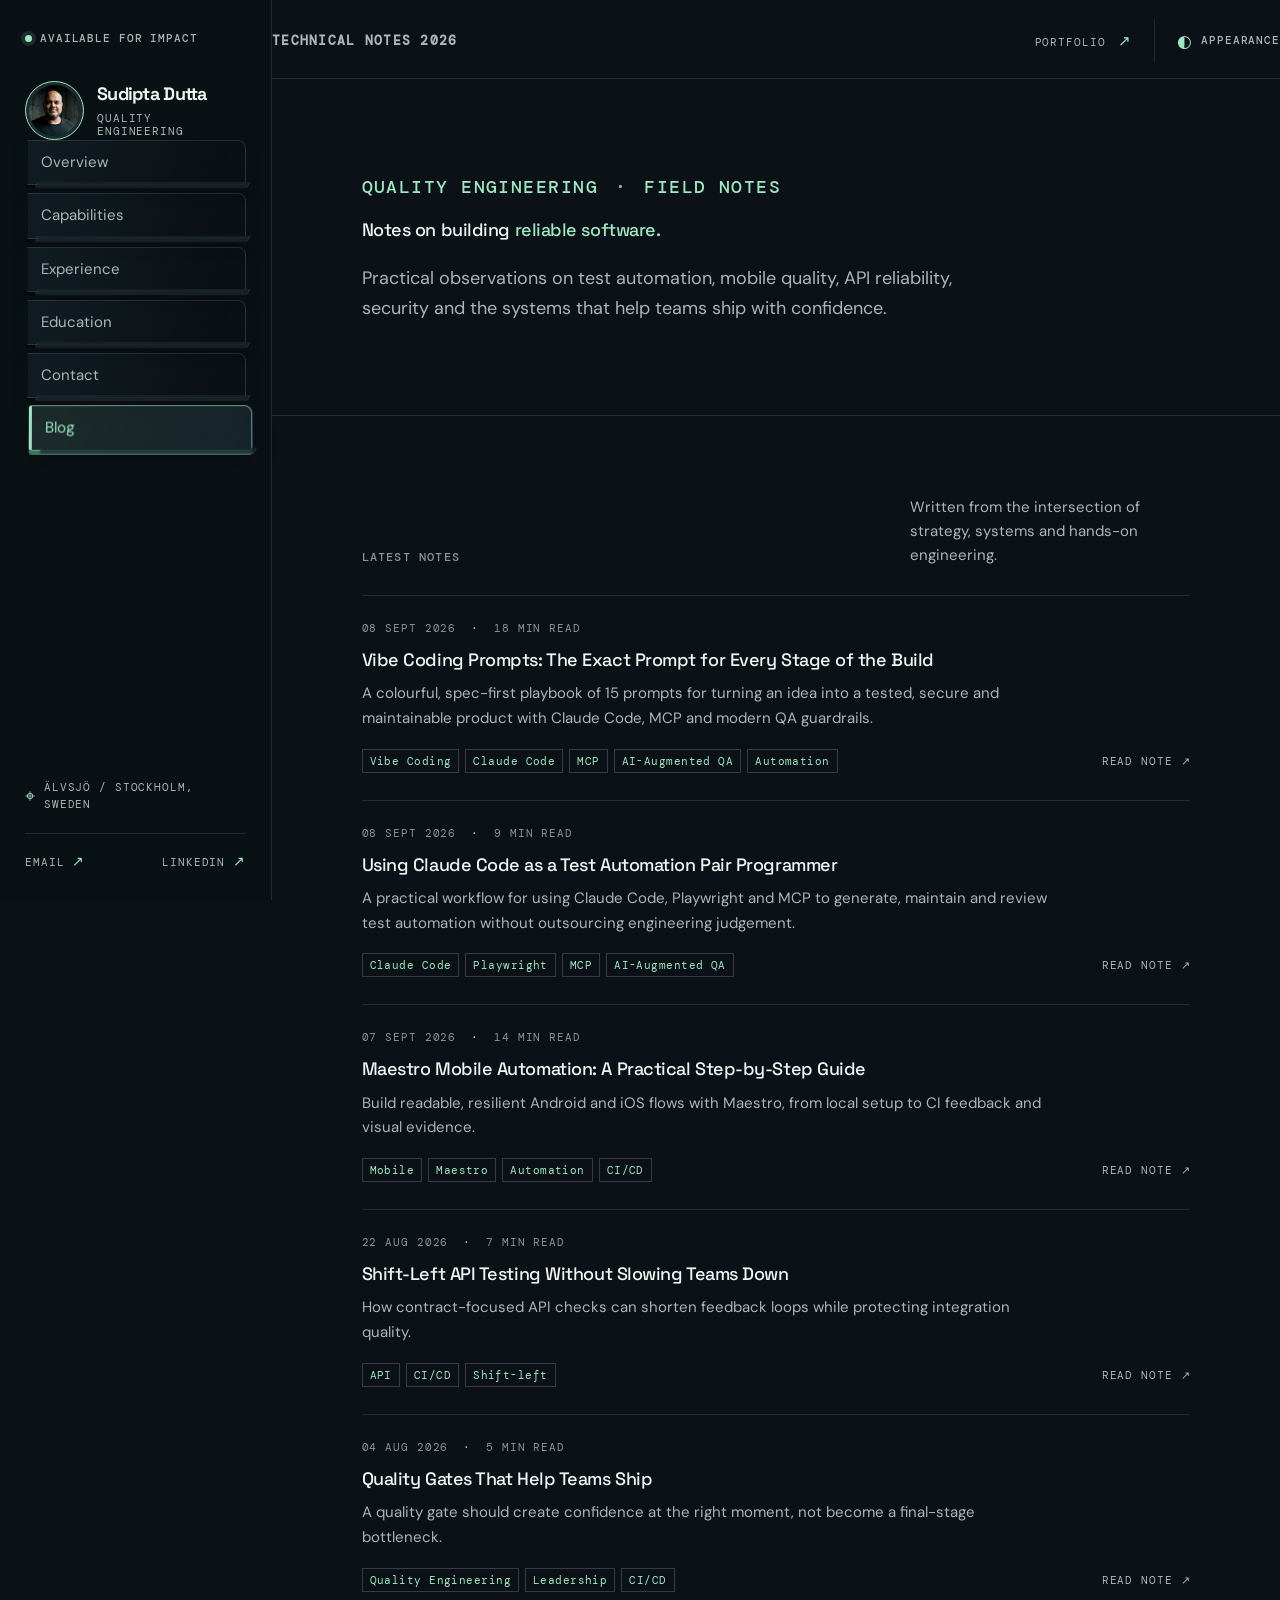
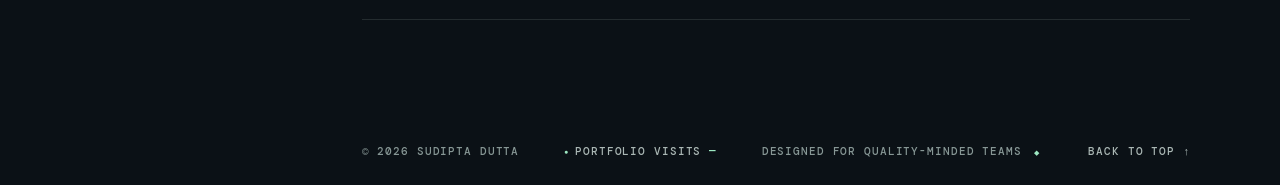
==== commit eb3e587d: "Add styled public visitor counter" ====
--- a/blog/index.html
+++ b/blog/index.html
@@ -23,6 +23,9 @@
   <link rel="stylesheet" href="/styles.css"  data-automation-id="element-link-2"/>
   <link rel="stylesheet" href="/blog.css"  data-automation-id="element-link-3"/>
   <title data-automation-id="element-title-1">Technical Notes — Sudipta Dutta</title>
+    <!-- Cloudflare Web Analytics -->
+    <script defer src="https://static.cloudflareinsights.com/beacon.min.js" data-cf-beacon='{"token": "520fc014e86a431aa036e7e4a73a5ec8"}'></script>
+    <!-- End Cloudflare Web Analytics -->
 </head>
 <body data-theme="dark" data-accent="mint" data-automation-id="element-body-1">
   <div class="site-shell" data-automation-id="element-site-shell-1">
@@ -118,9 +121,10 @@
 
       </section>
 
-      <footer class="footer section-pad" data-automation-id="element-footer-1"><span data-automation-id="element-span-24">© <span id="year" data-automation-id="element-year-25">2026</span> Sudipta Dutta</span><span data-automation-id="element-span-26">Designed for quality-minded teams <span class="footer-dot" data-automation-id="element-footer-dot-27">◆</span></span><a href="#top" data-automation-id="element-a-11">Back to top ↑</a></footer>
+      <footer class="footer section-pad" data-automation-id="element-footer-1"><span data-automation-id="element-span-24">© <span id="year" data-automation-id="element-year-25">2026</span> Sudipta Dutta</span><span class="footer-visitor-count" data-visitor-counter hidden aria-live="polite"><span class="footer-visitor-label">Portfolio visits</span><strong data-visitor-total>—</strong></span><span data-automation-id="element-span-26">Designed for quality-minded teams <span class="footer-dot" data-automation-id="element-footer-dot-27">◆</span></span><a href="#top" data-automation-id="element-a-11">Back to top ↑</a></footer>
     </main>
   </div>
+  <script src="/visitor-counter.js" defer data-automation-id="visitor-counter-script"></script>
   <script src="/blog.js" data-automation-id="element-script-1"></script>
 </body>
 </html>
--- a/styles.css
+++ b/styles.css
@@ -88,7 +88,7 @@
 .topbar-label { display: flex; gap: 11px; align-items: center; }
 .topbar-divider { display: inline-block; height: 1px; width: 35px; background: var(--line-strong); }
 .topbar-actions { display: flex; align-items: center; gap: 22px; }
-.text-button, .theme-button { font-family: var(--mono); font-size: var(--type-xs); text-transform: uppercase; letter-spacing: .08em; background: none; border: 0; cursor: pointer; color: var(--muted); padding: 9px 0; }
+.text-button, .theme-button { min-height: 44px; font-family: var(--mono); font-size: var(--type-xs); text-transform: uppercase; letter-spacing: .08em; background: none; border: 0; cursor: pointer; color: var(--muted); padding: 9px 0; }
 .text-button:hover, .theme-button:hover { color: var(--accent); }
 .download-icon { color: var(--accent); font-size: 16px; margin-right: 6px; }
 .theme-button { display: flex; gap: 8px; align-items: center; border-left: 1px solid var(--line); padding-left: 22px; }
@@ -232,6 +232,9 @@
 .footer { display: flex; justify-content: space-between; gap: 20px; padding-top: 23px; padding-bottom: 25px; color: var(--faint); }
 .footer a { color: var(--muted); }
 .footer-dot { color: var(--accent); font-size: 7px; margin: 0 4px; }
+.footer-visitor-count { display: inline-flex; align-items: center; gap: 8px; color: var(--muted); }
+.footer-visitor-label::before { content: '●'; color: var(--accent); font-size: 7px; margin-right: 6px; vertical-align: 1px; }
+.footer-visitor-count strong { color: var(--accent); font-weight: 500; letter-spacing: .04em; }
 
 @media (max-width: 1100px) {
   :root { --rail-width: 225px; }
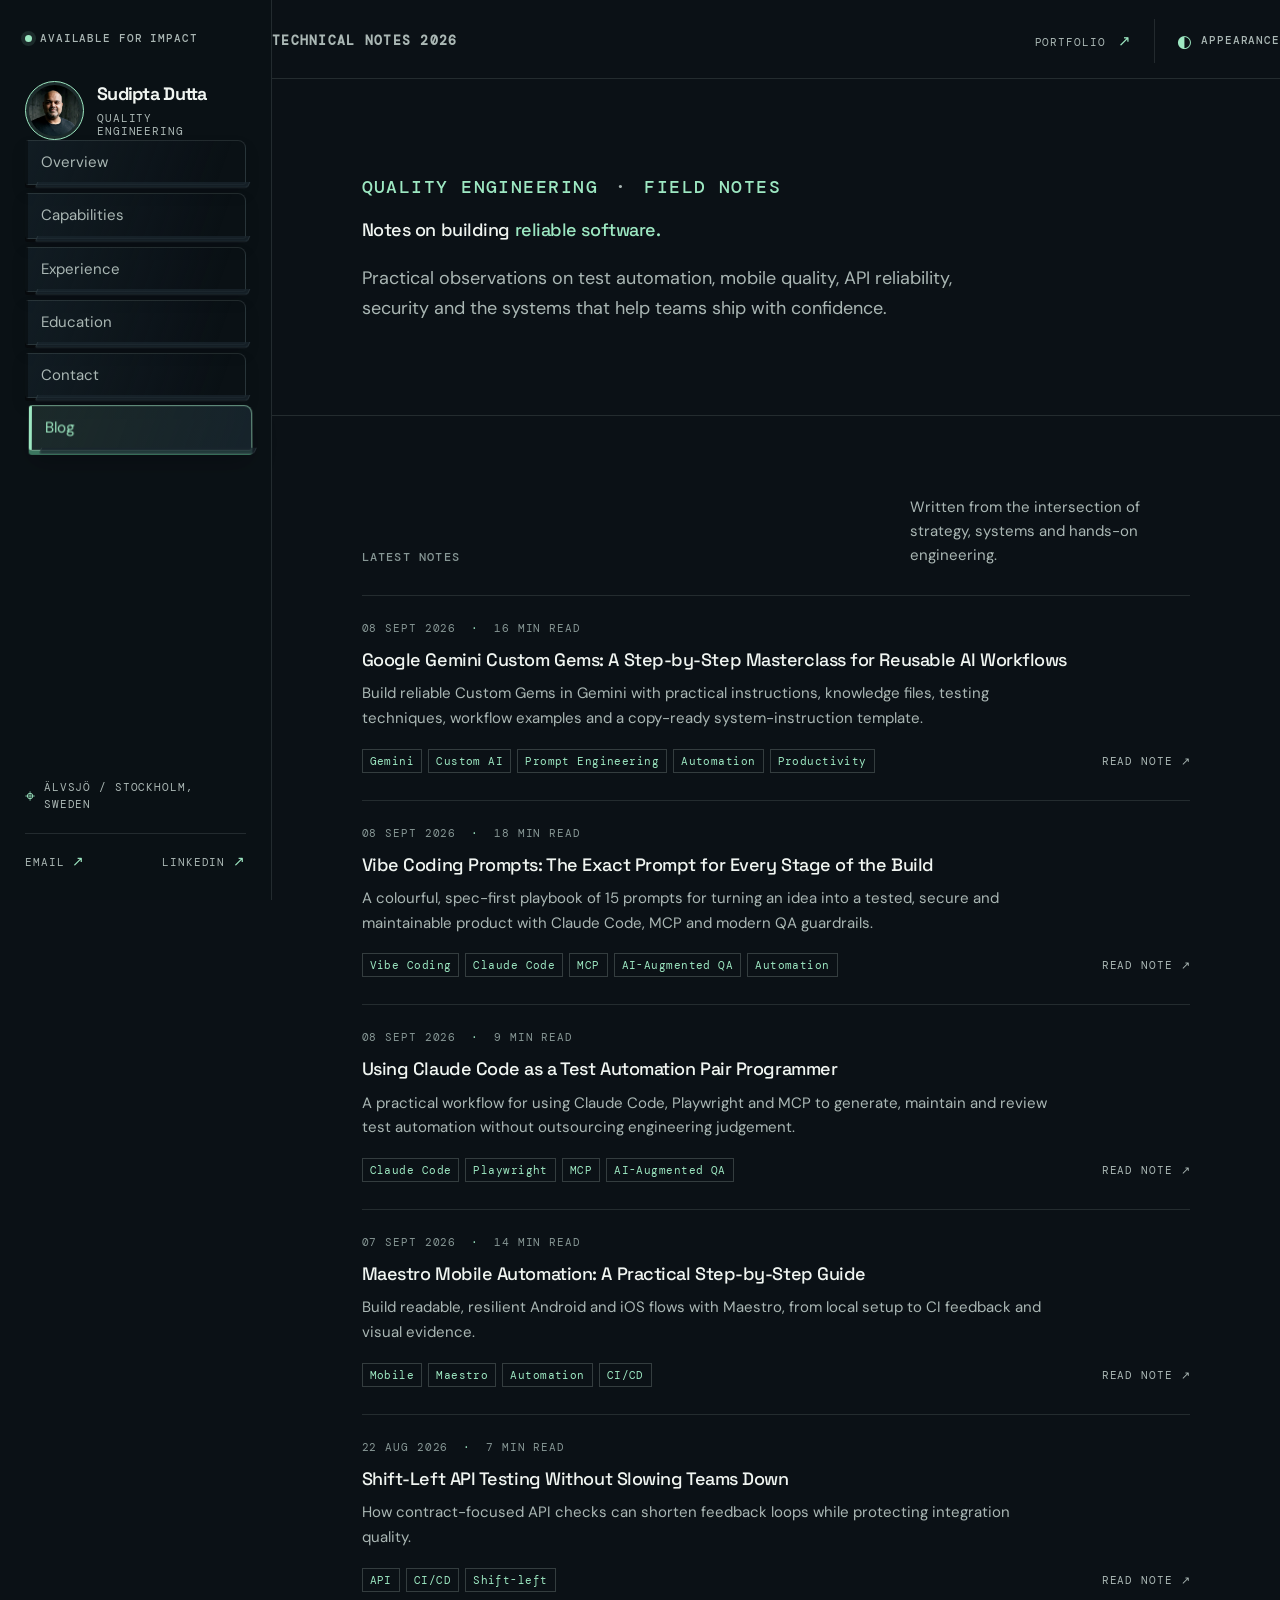
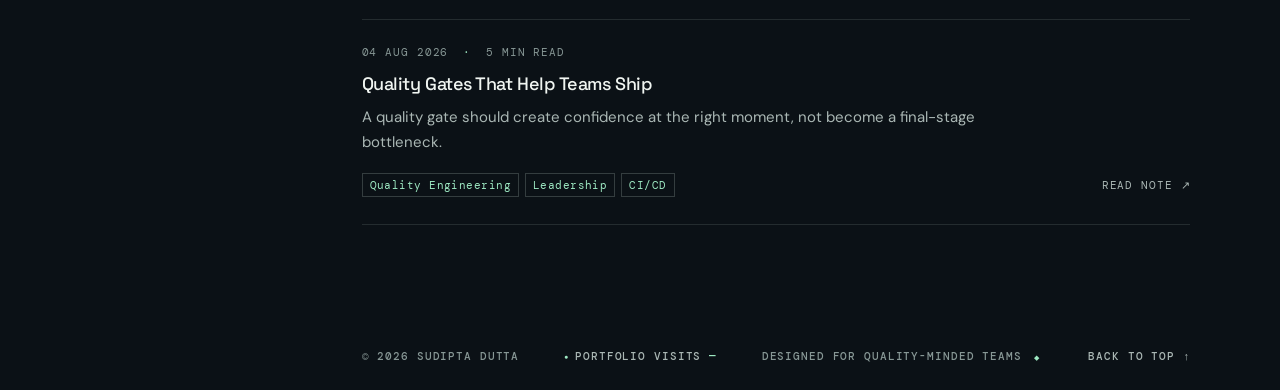
==== commit 85f8ee45: "Publish Gemini Custom Gems masterclass" ====
--- a/blog/index.html
+++ b/blog/index.html
@@ -87,35 +87,41 @@
       <section class="blog-list-section section-pad" aria-labelledby="notes-title" data-automation-id="element-blog-list-section-2">
         <div class="blog-section-heading" data-automation-id="element-blog-section-heading-15"><div class="section-label" data-automation-id="element-section-label-16"><span data-automation-id="element-span-23">Latest notes</span></div><p data-automation-id="element-p-2">Written from the intersection of strategy, systems and hands-on engineering.</p></div>
         <div id="postList" class="post-list" aria-live="polite" data-automation-id="element-postlist-17" data-static-post-list="true">
-        <a class="post-card featured-post" data-automation-id="post-card-1" href="/blog/vibe-coding-prompts" aria-label="Read article: Vibe Coding Prompts: The Exact Prompt for Every Stage of the Build">
-          <div class="post-card-meta" data-automation-id="post-card-meta-1"><span>08 Sep 2026</span><span>18 min read</span></div>
-          <h2 data-automation-id="post-card-title-1">Vibe Coding Prompts: The Exact Prompt for Every Stage of the Build</h2>
-          <p data-automation-id="post-card-summary-1">A colourful, spec-first playbook of 15 prompts for turning an idea into a tested, secure and maintainable product with Claude Code, MCP and modern QA guardrails.</p>
-          <div class="post-card-footer" data-automation-id="post-card-footer-1"><span><span data-automation-id="post-card-1-tag-1">Vibe Coding</span><span data-automation-id="post-card-1-tag-2">Claude Code</span><span data-automation-id="post-card-1-tag-3">MCP</span><span data-automation-id="post-card-1-tag-4">AI-Augmented QA</span><span data-automation-id="post-card-1-tag-5">Automation</span></span><span class="post-arrow" aria-hidden="true">Read note ↗</span></div>
+        <a class="post-card featured-post" data-automation-id="post-card-1" href="/blog/google-gemini-custom-gems" aria-label="Read article: Google Gemini Custom Gems: A Step-by-Step Masterclass for Reusable AI Workflows">
+          <div class="post-card-meta" data-automation-id="post-card-meta-1"><span>08 Sep 2026</span><span>16 min read</span></div>
+          <h2 data-automation-id="post-card-title-1">Google Gemini Custom Gems: A Step-by-Step Masterclass for Reusable AI Workflows</h2>
+          <p data-automation-id="post-card-summary-1">Build reliable Custom Gems in Gemini with practical instructions, knowledge files, testing techniques, workflow examples and a copy-ready system-instruction template.</p>
+          <div class="post-card-footer" data-automation-id="post-card-footer-1"><span><span data-automation-id="post-card-1-tag-1">Gemini</span><span data-automation-id="post-card-1-tag-2">Custom AI</span><span data-automation-id="post-card-1-tag-3">Prompt Engineering</span><span data-automation-id="post-card-1-tag-4">Automation</span><span data-automation-id="post-card-1-tag-5">Productivity</span></span><span class="post-arrow" aria-hidden="true">Read note ↗</span></div>
         </a>
-<a class="post-card " data-automation-id="post-card-2" href="/blog/using-claude-code-test-automation" aria-label="Read article: Using Claude Code as a Test Automation Pair Programmer">
-          <div class="post-card-meta" data-automation-id="post-card-meta-2"><span>08 Sep 2026</span><span>9 min read</span></div>
-          <h2 data-automation-id="post-card-title-2">Using Claude Code as a Test Automation Pair Programmer</h2>
-          <p data-automation-id="post-card-summary-2">A practical workflow for using Claude Code, Playwright and MCP to generate, maintain and review test automation without outsourcing engineering judgement.</p>
-          <div class="post-card-footer" data-automation-id="post-card-footer-2"><span><span data-automation-id="post-card-2-tag-1">Claude Code</span><span data-automation-id="post-card-2-tag-2">Playwright</span><span data-automation-id="post-card-2-tag-3">MCP</span><span data-automation-id="post-card-2-tag-4">AI-Augmented QA</span></span><span class="post-arrow" aria-hidden="true">Read note ↗</span></div>
+<a class="post-card " data-automation-id="post-card-2" href="/blog/vibe-coding-prompts" aria-label="Read article: Vibe Coding Prompts: The Exact Prompt for Every Stage of the Build">
+          <div class="post-card-meta" data-automation-id="post-card-meta-2"><span>08 Sep 2026</span><span>18 min read</span></div>
+          <h2 data-automation-id="post-card-title-2">Vibe Coding Prompts: The Exact Prompt for Every Stage of the Build</h2>
+          <p data-automation-id="post-card-summary-2">A colourful, spec-first playbook of 15 prompts for turning an idea into a tested, secure and maintainable product with Claude Code, MCP and modern QA guardrails.</p>
+          <div class="post-card-footer" data-automation-id="post-card-footer-2"><span><span data-automation-id="post-card-2-tag-1">Vibe Coding</span><span data-automation-id="post-card-2-tag-2">Claude Code</span><span data-automation-id="post-card-2-tag-3">MCP</span><span data-automation-id="post-card-2-tag-4">AI-Augmented QA</span><span data-automation-id="post-card-2-tag-5">Automation</span></span><span class="post-arrow" aria-hidden="true">Read note ↗</span></div>
         </a>
-<a class="post-card " data-automation-id="post-card-3" href="/blog/maestro-mobile-testing" aria-label="Read article: Maestro Mobile Automation: A Practical Step-by-Step Guide">
-          <div class="post-card-meta" data-automation-id="post-card-meta-3"><span>07 Sep 2026</span><span>14 min read</span></div>
-          <h2 data-automation-id="post-card-title-3">Maestro Mobile Automation: A Practical Step-by-Step Guide</h2>
-          <p data-automation-id="post-card-summary-3">Build readable, resilient Android and iOS flows with Maestro, from local setup to CI feedback and visual evidence.</p>
-          <div class="post-card-footer" data-automation-id="post-card-footer-3"><span><span data-automation-id="post-card-3-tag-1">Mobile</span><span data-automation-id="post-card-3-tag-2">Maestro</span><span data-automation-id="post-card-3-tag-3">Automation</span><span data-automation-id="post-card-3-tag-4">CI/CD</span></span><span class="post-arrow" aria-hidden="true">Read note ↗</span></div>
+<a class="post-card " data-automation-id="post-card-3" href="/blog/using-claude-code-test-automation" aria-label="Read article: Using Claude Code as a Test Automation Pair Programmer">
+          <div class="post-card-meta" data-automation-id="post-card-meta-3"><span>08 Sep 2026</span><span>9 min read</span></div>
+          <h2 data-automation-id="post-card-title-3">Using Claude Code as a Test Automation Pair Programmer</h2>
+          <p data-automation-id="post-card-summary-3">A practical workflow for using Claude Code, Playwright and MCP to generate, maintain and review test automation without outsourcing engineering judgement.</p>
+          <div class="post-card-footer" data-automation-id="post-card-footer-3"><span><span data-automation-id="post-card-3-tag-1">Claude Code</span><span data-automation-id="post-card-3-tag-2">Playwright</span><span data-automation-id="post-card-3-tag-3">MCP</span><span data-automation-id="post-card-3-tag-4">AI-Augmented QA</span></span><span class="post-arrow" aria-hidden="true">Read note ↗</span></div>
         </a>
-<a class="post-card " data-automation-id="post-card-4" href="/blog/shift-left-api-testing" aria-label="Read article: Shift-Left API Testing Without Slowing Teams Down">
-          <div class="post-card-meta" data-automation-id="post-card-meta-4"><span>22 Aug 2026</span><span>7 min read</span></div>
-          <h2 data-automation-id="post-card-title-4">Shift-Left API Testing Without Slowing Teams Down</h2>
-          <p data-automation-id="post-card-summary-4">How contract-focused API checks can shorten feedback loops while protecting integration quality.</p>
-          <div class="post-card-footer" data-automation-id="post-card-footer-4"><span><span data-automation-id="post-card-4-tag-1">API</span><span data-automation-id="post-card-4-tag-2">CI/CD</span><span data-automation-id="post-card-4-tag-3">Shift-left</span></span><span class="post-arrow" aria-hidden="true">Read note ↗</span></div>
+<a class="post-card " data-automation-id="post-card-4" href="/blog/maestro-mobile-testing" aria-label="Read article: Maestro Mobile Automation: A Practical Step-by-Step Guide">
+          <div class="post-card-meta" data-automation-id="post-card-meta-4"><span>07 Sep 2026</span><span>14 min read</span></div>
+          <h2 data-automation-id="post-card-title-4">Maestro Mobile Automation: A Practical Step-by-Step Guide</h2>
+          <p data-automation-id="post-card-summary-4">Build readable, resilient Android and iOS flows with Maestro, from local setup to CI feedback and visual evidence.</p>
+          <div class="post-card-footer" data-automation-id="post-card-footer-4"><span><span data-automation-id="post-card-4-tag-1">Mobile</span><span data-automation-id="post-card-4-tag-2">Maestro</span><span data-automation-id="post-card-4-tag-3">Automation</span><span data-automation-id="post-card-4-tag-4">CI/CD</span></span><span class="post-arrow" aria-hidden="true">Read note ↗</span></div>
         </a>
-<a class="post-card " data-automation-id="post-card-5" href="/blog/quality-gates-that-help-teams-ship" aria-label="Read article: Quality Gates That Help Teams Ship">
-          <div class="post-card-meta" data-automation-id="post-card-meta-5"><span>04 Aug 2026</span><span>5 min read</span></div>
-          <h2 data-automation-id="post-card-title-5">Quality Gates That Help Teams Ship</h2>
-          <p data-automation-id="post-card-summary-5">A quality gate should create confidence at the right moment, not become a final-stage bottleneck.</p>
-          <div class="post-card-footer" data-automation-id="post-card-footer-5"><span><span data-automation-id="post-card-5-tag-1">Quality Engineering</span><span data-automation-id="post-card-5-tag-2">Leadership</span><span data-automation-id="post-card-5-tag-3">CI/CD</span></span><span class="post-arrow" aria-hidden="true">Read note ↗</span></div>
+<a class="post-card " data-automation-id="post-card-5" href="/blog/shift-left-api-testing" aria-label="Read article: Shift-Left API Testing Without Slowing Teams Down">
+          <div class="post-card-meta" data-automation-id="post-card-meta-5"><span>22 Aug 2026</span><span>7 min read</span></div>
+          <h2 data-automation-id="post-card-title-5">Shift-Left API Testing Without Slowing Teams Down</h2>
+          <p data-automation-id="post-card-summary-5">How contract-focused API checks can shorten feedback loops while protecting integration quality.</p>
+          <div class="post-card-footer" data-automation-id="post-card-footer-5"><span><span data-automation-id="post-card-5-tag-1">API</span><span data-automation-id="post-card-5-tag-2">CI/CD</span><span data-automation-id="post-card-5-tag-3">Shift-left</span></span><span class="post-arrow" aria-hidden="true">Read note ↗</span></div>
+        </a>
+<a class="post-card " data-automation-id="post-card-6" href="/blog/quality-gates-that-help-teams-ship" aria-label="Read article: Quality Gates That Help Teams Ship">
+          <div class="post-card-meta" data-automation-id="post-card-meta-6"><span>04 Aug 2026</span><span>5 min read</span></div>
+          <h2 data-automation-id="post-card-title-6">Quality Gates That Help Teams Ship</h2>
+          <p data-automation-id="post-card-summary-6">A quality gate should create confidence at the right moment, not become a final-stage bottleneck.</p>
+          <div class="post-card-footer" data-automation-id="post-card-footer-6"><span><span data-automation-id="post-card-6-tag-1">Quality Engineering</span><span data-automation-id="post-card-6-tag-2">Leadership</span><span data-automation-id="post-card-6-tag-3">CI/CD</span></span><span class="post-arrow" aria-hidden="true">Read note ↗</span></div>
         </a>
       </div>
 
--- a/styles.css
+++ b/styles.css
@@ -115,11 +115,11 @@
 .hero-lede { font-size: var(--type-lg); line-height: 1.7; color: var(--muted); max-width: 555px; }
 .hero-actions { display: flex; align-items: center; gap: 21px; margin-top: 36px; }
 .primary-button, .secondary-button { display: inline-flex; align-items: center; gap: 12px; padding: 13px 17px; font-family: var(--mono); text-transform: uppercase; letter-spacing: .07em; font-size: var(--type-xs); transition: transform .2s, background .2s, color .2s, border .2s; }
-.primary-button { color: #07100c; background: var(--accent); border: 1px solid var(--accent); }
+.primary-button { color: var(--bg); background: var(--accent); border: 1px solid var(--accent); }
 .primary-button:hover { transform: translateY(-2px); background: var(--accent-bright); }
 .primary-button span, .secondary-button span { font-size: 16px; line-height: 0; }
-.secondary-button { border: 1px solid var(--line-strong); color: var(--muted); }
-.secondary-button:hover { transform: translateY(-2px); color: var(--ink); border-color: var(--accent); }
+.secondary-button { background: var(--surface); border: 1px solid var(--line-strong); color: var(--ink); cursor: pointer; }
+.secondary-button:hover { transform: translateY(-2px); color: var(--ink); border-color: var(--accent); background: var(--accent-soft); }
 .hero-note { color: var(--faint); font: var(--type-xs) var(--mono); margin-top: 42px; text-transform: uppercase; letter-spacing: .05em; }
 .note-mark { color: var(--accent); font-size: 16px; margin-right: 8px; }
 .hero-visual { align-self: stretch; display: flex; flex-direction: column; align-items: center; justify-content: center; position: relative; }
@@ -447,6 +447,15 @@
   .post-card-footer { gap: 12px; }
 }
 
+@media (max-width: 760px) {
+  .booking-modal { padding: 0; }
+  .booking-dialog { width: 100%; max-height: 100vh; height: 100%; border: 0; border-radius: 0; }
+  .booking-dialog-header { padding: 18px 16px 15px; }
+  .booking-dialog-header h2 { margin-top: 9px; }
+  .booking-frame { height: calc(100vh - 190px); min-height: 520px; }
+  .booking-fallback { padding-left: 16px; padding-right: 16px; }
+}
+
 /* Portfolio blog carousel. */
 .portfolio-blog-section {
   display: grid;
@@ -592,6 +601,134 @@
 }
 :focus-visible { outline: 2px solid var(--accent); outline-offset: 4px; }
 .theme-menu button:focus-visible, .copy-link:focus-visible, .primary-button:focus-visible, .secondary-button:focus-visible, .nav-link:focus-visible { outline-offset: 3px; }
+.booking-trigger { cursor: pointer; }
+.contact-booking-button { margin-top: 14px; }
+.booking-modal[hidden] { display: none; }
+.booking-modal {
+  position: fixed;
+  inset: 0;
+  z-index: 90;
+  display: grid;
+  place-items: center;
+  padding: 22px;
+}
+.booking-backdrop {
+  position: absolute;
+  inset: 0;
+  background: color-mix(in srgb, var(--bg) 78%, #000 22%);
+  backdrop-filter: blur(10px);
+}
+.booking-dialog {
+  position: relative;
+  z-index: 1;
+  display: flex;
+  flex-direction: column;
+  width: min(820px, 100%);
+  max-height: calc(100vh - 44px);
+  overflow: hidden;
+  border: 1px solid var(--line-strong);
+  border-radius: 5px;
+  background: var(--surface);
+  box-shadow: var(--shadow), 0 0 0 1px var(--accent-soft);
+}
+.booking-dialog-header {
+  display: flex;
+  justify-content: space-between;
+  gap: 22px;
+  padding: 22px 24px 18px;
+  border-bottom: 1px solid var(--line);
+}
+.booking-dialog-header h2 {
+  margin: 12px 0 7px;
+  color: var(--ink);
+  font-size: clamp(1.45rem, 3vw, 2rem);
+  font-weight: 600;
+  letter-spacing: -.05em;
+}
+.booking-dialog-header p {
+  max-width: 560px;
+  margin: 0;
+  color: var(--muted);
+  font-size: var(--type-sm);
+  line-height: 1.55;
+}
+.booking-close {
+  flex: 0 0 44px;
+  width: 44px;
+  height: 44px;
+  align-self: flex-start;
+  border: 1px solid var(--line-strong);
+  border-radius: 3px;
+  background: var(--surface-2);
+  color: var(--muted);
+  cursor: pointer;
+  font: 24px/1 var(--body);
+  transition: color .2s, border-color .2s, background .2s, transform .2s;
+}
+.booking-close:hover { color: var(--accent); border-color: var(--accent); background: var(--accent-soft); transform: translateY(-2px); }
+.booking-frame-wrap { min-height: 0; overflow: auto; background: #fff; }
+.booking-frame { display: block; width: 100%; height: min(66vh, 650px); min-height: 520px; border: 0; background: #fff; }
+.booking-fallback { margin: 0; padding: 12px 24px 14px; border-top: 1px solid var(--line); color: var(--faint); font: var(--type-xs)/1.5 var(--mono); text-transform: uppercase; letter-spacing: .06em; }
+.booking-fallback a { color: var(--accent); }
+.booking-fallback a:hover { color: var(--accent-bright); }
+.ai-chat-launcher {
+  position: fixed;
+  z-index: 79;
+  right: clamp(16px, 3vw, 36px);
+  bottom: 76px;
+  display: inline-flex;
+  align-items: center;
+  gap: 9px;
+  min-height: 44px;
+  padding: 10px 14px;
+  border: 1px solid var(--accent);
+  border-radius: 4px;
+  background: var(--surface);
+  color: var(--ink);
+  box-shadow: var(--shadow);
+  cursor: pointer;
+  font: var(--type-xs) var(--mono);
+  letter-spacing: .06em;
+  text-transform: uppercase;
+  transition: color .2s, background .2s, transform .2s, box-shadow .2s;
+}
+.ai-chat-launcher:hover { color: var(--bg); background: var(--accent); transform: translateY(-3px); box-shadow: 0 14px 30px rgba(0, 0, 0, .24); }
+.ai-chat-launcher-dot { width: 7px; height: 7px; flex: 0 0 7px; border-radius: 50%; background: var(--accent); box-shadow: 0 0 0 4px var(--accent-soft); }
+.ai-chat-launcher:hover .ai-chat-launcher-dot { background: currentColor; box-shadow: 0 0 0 4px color-mix(in srgb, currentColor 18%, transparent); }
+.ai-chat-modal[hidden] { display: none; }
+.ai-chat-modal { position: fixed; inset: 0; z-index: 88; display: grid; place-items: end; padding: 22px; }
+.ai-chat-backdrop { position: absolute; inset: 0; background: color-mix(in srgb, var(--bg) 78%, #000 22%); backdrop-filter: blur(8px); }
+.ai-chat-dialog { position: relative; z-index: 1; display: flex; flex-direction: column; width: min(480px, 100%); max-height: min(760px, calc(100vh - 44px)); overflow: hidden; border: 1px solid var(--line-strong); border-radius: 5px; background: var(--surface); box-shadow: var(--shadow), 0 0 0 1px var(--accent-soft); }
+.ai-chat-header { display: flex; justify-content: space-between; gap: 16px; padding: 20px 20px 16px; border-bottom: 1px solid var(--line); }
+.ai-chat-header h2 { margin: 11px 0 7px; color: var(--ink); font-size: 1.45rem; line-height: 1.1; letter-spacing: -.05em; }
+.ai-chat-header p { max-width: 360px; margin: 0; color: var(--muted); font-size: var(--type-sm); line-height: 1.5; }
+.ai-chat-close { flex: 0 0 44px; width: 44px; height: 44px; border: 1px solid var(--line-strong); border-radius: 3px; background: var(--surface-2); color: var(--muted); cursor: pointer; font: 24px/1 var(--body); transition: color .2s, border-color .2s, background .2s, transform .2s; }
+.ai-chat-close:hover { color: var(--accent); border-color: var(--accent); background: var(--accent-soft); transform: translateY(-2px); }
+.ai-chat-messages { display: flex; flex-direction: column; gap: 12px; min-height: 235px; max-height: 390px; overflow-y: auto; padding: 17px 20px; background: linear-gradient(145deg, var(--surface), var(--surface-2)); }
+.ai-chat-message { max-width: 88%; padding: 11px 13px; border: 1px solid var(--line); border-radius: 4px; }
+.ai-chat-message-assistant { align-self: flex-start; background: var(--surface); }
+.ai-chat-message-user { align-self: flex-end; border-color: color-mix(in srgb, var(--accent) 50%, var(--line)); background: var(--accent-soft); }
+.ai-chat-message-label { display: block; margin-bottom: 5px; color: var(--accent); font: var(--type-xs) var(--mono); letter-spacing: .08em; text-transform: uppercase; }
+.ai-chat-message-content { margin: 0; color: var(--ink); font-size: var(--type-sm); line-height: 1.6; white-space: pre-wrap; overflow-wrap: anywhere; }
+.ai-chat-message-content a { color: var(--accent); text-decoration: underline; text-underline-offset: 3px; }
+.ai-chat-prompts { display: flex; flex-wrap: wrap; gap: 7px; padding: 12px 20px 0; }
+.ai-chat-prompts button { padding: 7px 9px; border: 1px solid var(--line-strong); border-radius: 3px; background: var(--surface-2); color: var(--muted); cursor: pointer; font: var(--type-xs) var(--mono); letter-spacing: .03em; }
+.ai-chat-prompts button:hover { border-color: var(--accent); color: var(--accent); background: var(--accent-soft); }
+.ai-chat-verification { flex: none; padding: 10px 20px 0; border-top: 1px solid var(--line); background: color-mix(in srgb, var(--surface-2) 42%, var(--surface)); }
+.ai-chat-turnstile { display: flex; align-items: center; justify-content: flex-start; min-height: 0; overflow: visible; }
+.ai-chat-turnstile-status { min-height: 18px; margin: 4px 0 0; color: var(--muted); font: var(--type-xs)/1.45 var(--mono); }
+.ai-chat-form { display: flex; gap: 8px; padding: 14px 20px 9px; }
+.ai-chat-form input[type="text"] { min-width: 0; flex: 1; min-height: 44px; padding: 10px 12px; border: 1px solid var(--line-strong); border-radius: 3px; outline: 0; background: var(--surface-2); color: var(--ink); font: var(--type-sm) var(--body); }
+.ai-chat-form input[type="text"]::placeholder { color: var(--faint); }
+.ai-chat-form input[type="text"]:focus { border-color: var(--accent); box-shadow: 0 0 0 3px var(--accent-soft); }
+.ai-chat-submit { min-width: 67px; min-height: 44px; padding: 9px 12px; border: 1px solid var(--accent); border-radius: 3px; background: var(--accent); color: var(--bg); cursor: pointer; font: var(--type-xs) var(--mono); letter-spacing: .06em; text-transform: uppercase; }
+.ai-chat-submit:hover { background: var(--accent-bright); }
+.ai-chat-submit:disabled { cursor: wait; opacity: .65; }
+.ai-chat-status { min-height: 18px; margin: 0 20px; color: var(--muted); font: var(--type-xs) var(--mono); }
+.ai-chat-note { margin: 0; padding: 8px 20px 15px; color: var(--faint); font: var(--type-xs)/1.45 var(--mono); }
+.ai-chat-honeypot { position: absolute; left: -10000px; width: 1px; height: 1px; opacity: 0; pointer-events: none; }
+body.ai-chat-open { overflow: hidden; }
+body.booking-open { overflow: hidden; }
 .toast {
   position: fixed;
   z-index: 80;
@@ -744,3 +881,14 @@
   .text-button.contact-topbar-button { font-size: var(--type-xs); }
   .text-button.contact-topbar-button::after { content: none; }
 }
+
+@media (max-width: 760px) {
+  .ai-chat-launcher { right: 16px; bottom: 74px; max-width: calc(100vw - 32px); }
+  .ai-chat-modal { align-items: stretch; padding: 0; }
+  .ai-chat-dialog { width: 100%; max-height: 100vh; height: 100%; border: 0; border-radius: 0; }
+  .ai-chat-header { padding: 18px 16px 15px; }
+  .ai-chat-messages { flex: 1; max-height: none; padding-left: 16px; padding-right: 16px; }
+  .ai-chat-prompts, .ai-chat-form, .ai-chat-verification { padding-left: 16px; padding-right: 16px; }
+  .ai-chat-turnstile { justify-content: center; }
+  .ai-chat-note { padding-left: 16px; padding-right: 16px; }
+}
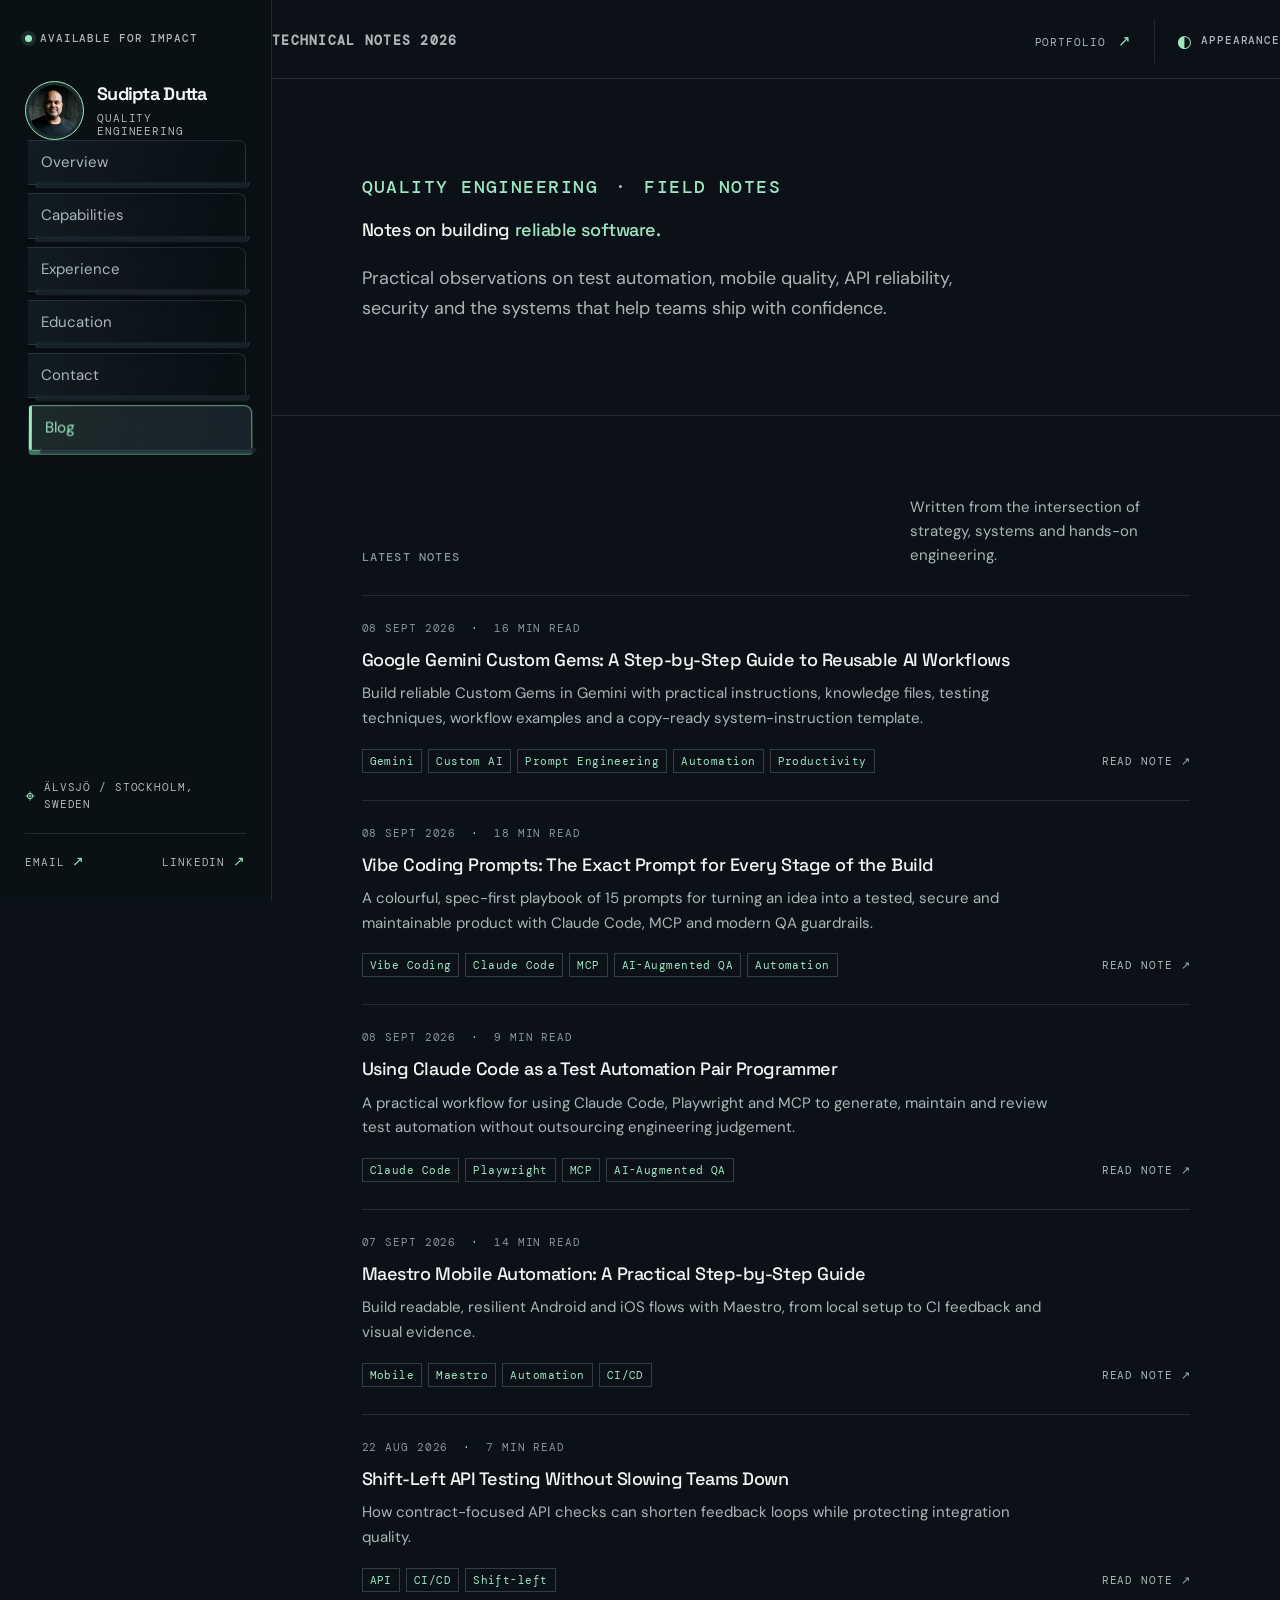
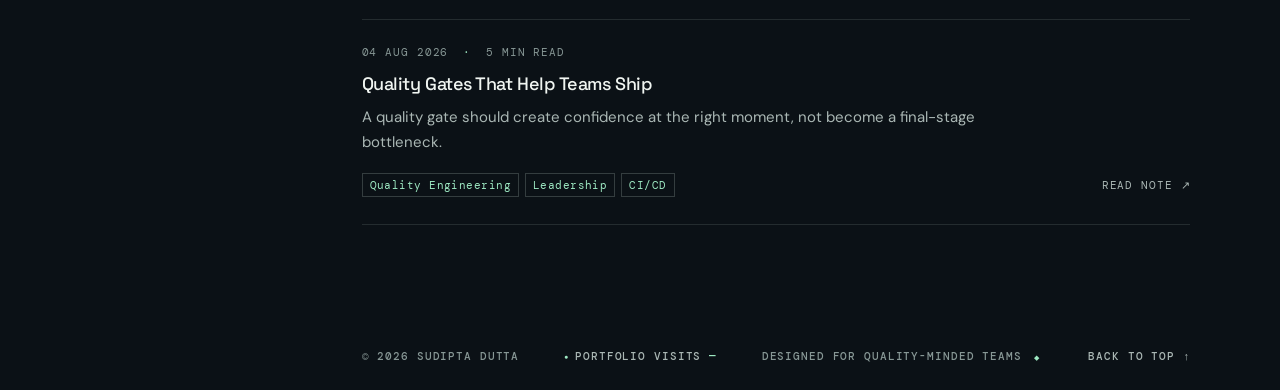
==== commit 9d9481b7: "Rename Gemini Gems article" ====
--- a/blog/index.html
+++ b/blog/index.html
@@ -87,9 +87,9 @@
       <section class="blog-list-section section-pad" aria-labelledby="notes-title" data-automation-id="element-blog-list-section-2">
         <div class="blog-section-heading" data-automation-id="element-blog-section-heading-15"><div class="section-label" data-automation-id="element-section-label-16"><span data-automation-id="element-span-23">Latest notes</span></div><p data-automation-id="element-p-2">Written from the intersection of strategy, systems and hands-on engineering.</p></div>
         <div id="postList" class="post-list" aria-live="polite" data-automation-id="element-postlist-17" data-static-post-list="true">
-        <a class="post-card featured-post" data-automation-id="post-card-1" href="/blog/google-gemini-custom-gems" aria-label="Read article: Google Gemini Custom Gems: A Step-by-Step Masterclass for Reusable AI Workflows">
+        <a class="post-card featured-post" data-automation-id="post-card-1" href="/blog/google-gemini-custom-gems" aria-label="Read article: Google Gemini Custom Gems: A Step-by-Step Guide to Reusable AI Workflows">
           <div class="post-card-meta" data-automation-id="post-card-meta-1"><span>08 Sep 2026</span><span>16 min read</span></div>
-          <h2 data-automation-id="post-card-title-1">Google Gemini Custom Gems: A Step-by-Step Masterclass for Reusable AI Workflows</h2>
+          <h2 data-automation-id="post-card-title-1">Google Gemini Custom Gems: A Step-by-Step Guide to Reusable AI Workflows</h2>
           <p data-automation-id="post-card-summary-1">Build reliable Custom Gems in Gemini with practical instructions, knowledge files, testing techniques, workflow examples and a copy-ready system-instruction template.</p>
           <div class="post-card-footer" data-automation-id="post-card-footer-1"><span><span data-automation-id="post-card-1-tag-1">Gemini</span><span data-automation-id="post-card-1-tag-2">Custom AI</span><span data-automation-id="post-card-1-tag-3">Prompt Engineering</span><span data-automation-id="post-card-1-tag-4">Automation</span><span data-automation-id="post-card-1-tag-5">Productivity</span></span><span class="post-arrow" aria-hidden="true">Read note ↗</span></div>
         </a>
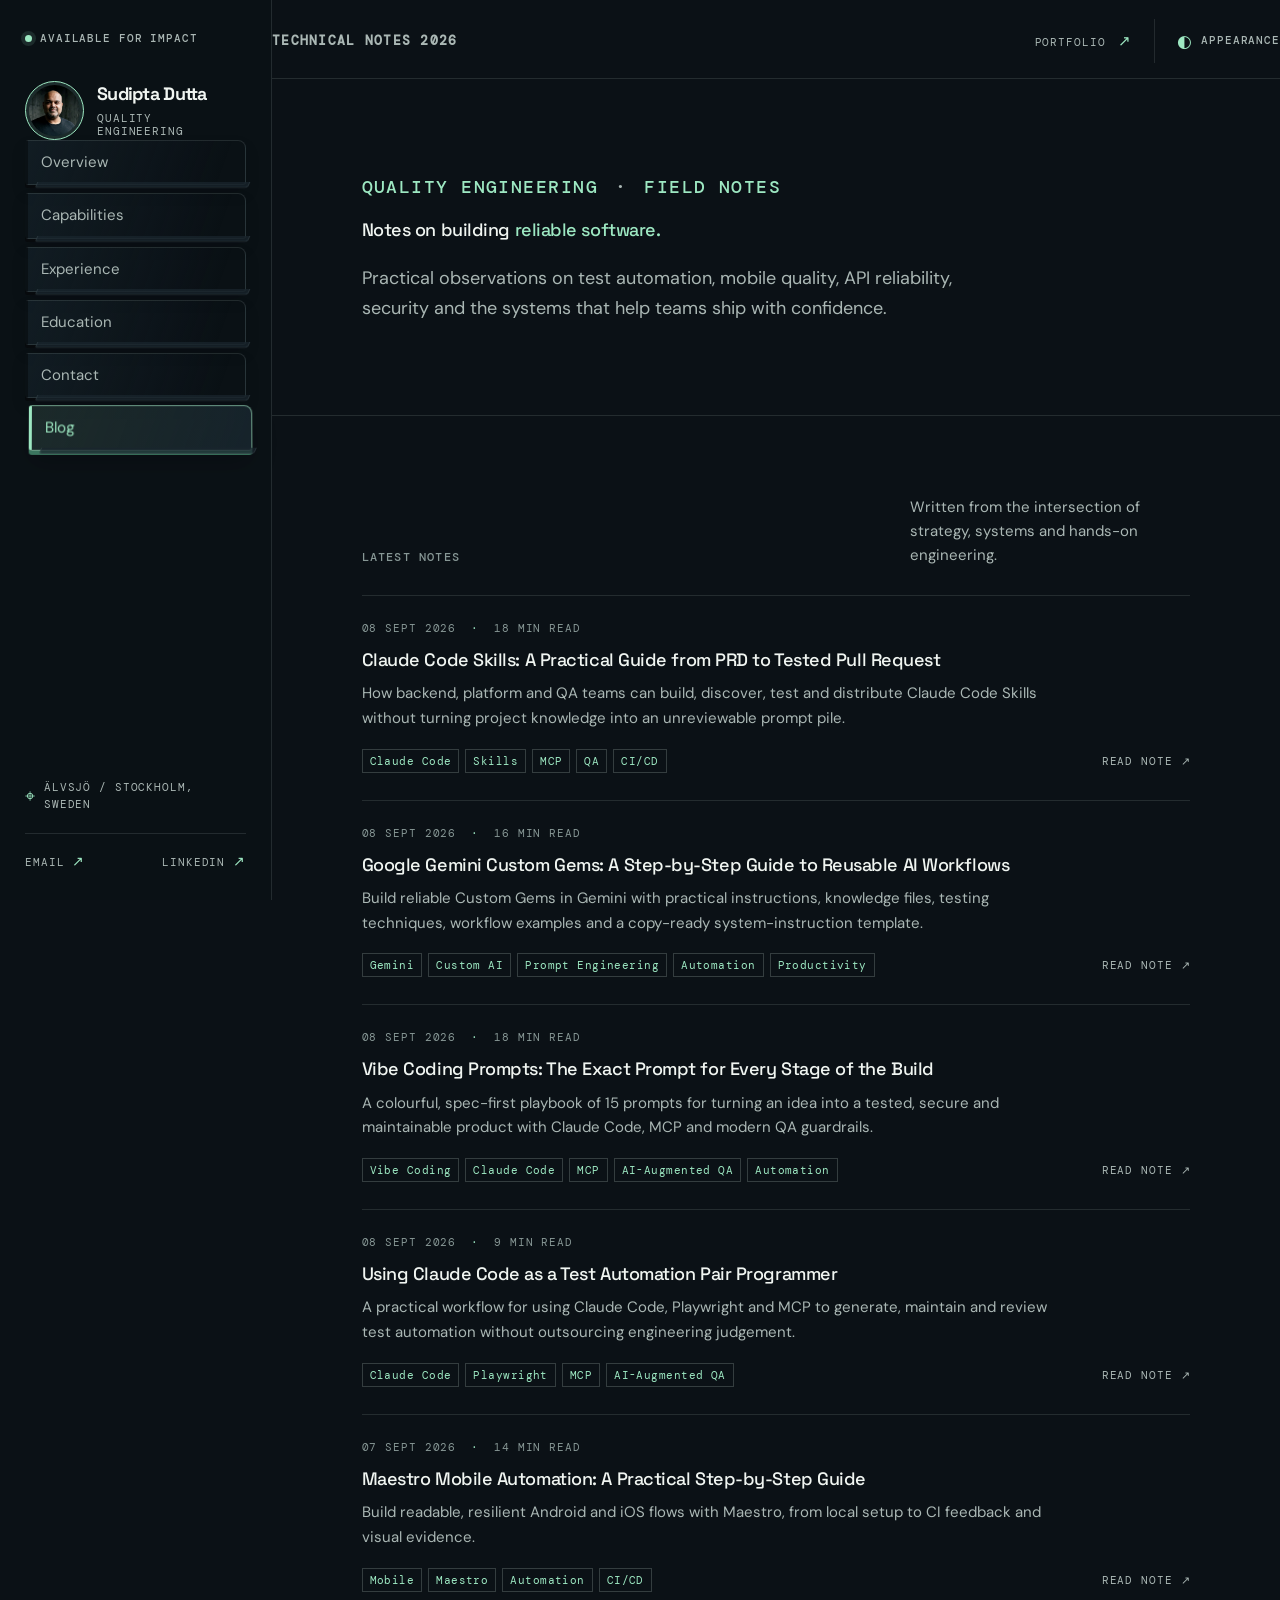
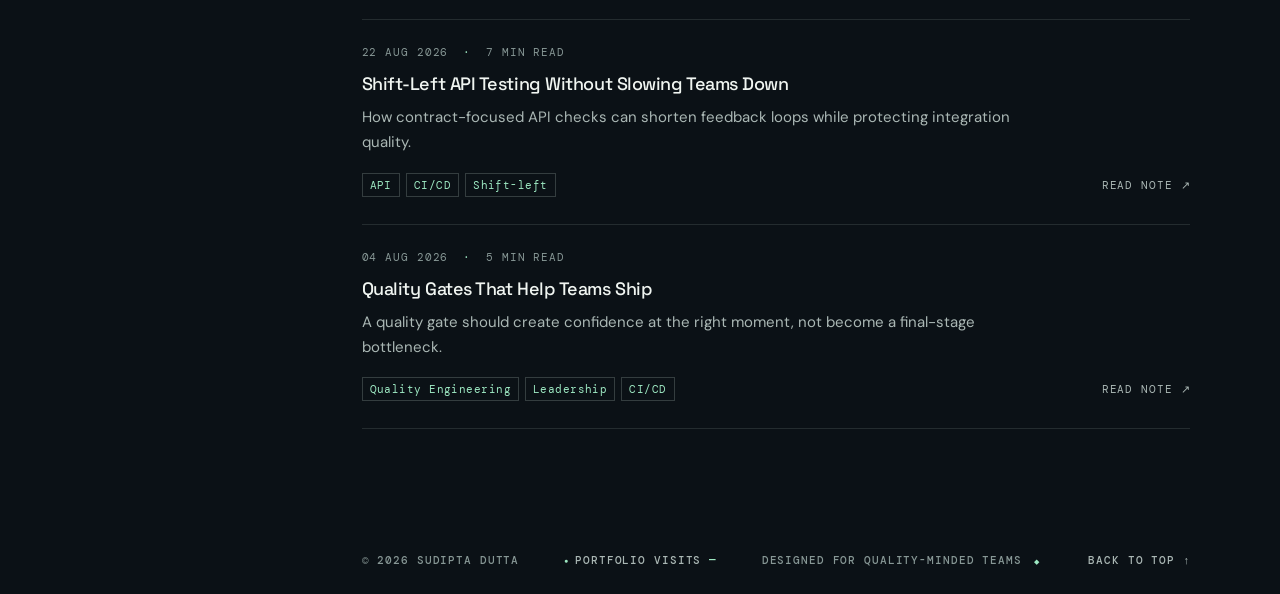
==== commit ca426333: "Publish Claude Code Skills tutorial" ====
--- a/blog/index.html
+++ b/blog/index.html
@@ -87,41 +87,47 @@
       <section class="blog-list-section section-pad" aria-labelledby="notes-title" data-automation-id="element-blog-list-section-2">
         <div class="blog-section-heading" data-automation-id="element-blog-section-heading-15"><div class="section-label" data-automation-id="element-section-label-16"><span data-automation-id="element-span-23">Latest notes</span></div><p data-automation-id="element-p-2">Written from the intersection of strategy, systems and hands-on engineering.</p></div>
         <div id="postList" class="post-list" aria-live="polite" data-automation-id="element-postlist-17" data-static-post-list="true">
-        <a class="post-card featured-post" data-automation-id="post-card-1" href="/blog/google-gemini-custom-gems" aria-label="Read article: Google Gemini Custom Gems: A Step-by-Step Guide to Reusable AI Workflows">
-          <div class="post-card-meta" data-automation-id="post-card-meta-1"><span>08 Sep 2026</span><span>16 min read</span></div>
-          <h2 data-automation-id="post-card-title-1">Google Gemini Custom Gems: A Step-by-Step Guide to Reusable AI Workflows</h2>
-          <p data-automation-id="post-card-summary-1">Build reliable Custom Gems in Gemini with practical instructions, knowledge files, testing techniques, workflow examples and a copy-ready system-instruction template.</p>
-          <div class="post-card-footer" data-automation-id="post-card-footer-1"><span><span data-automation-id="post-card-1-tag-1">Gemini</span><span data-automation-id="post-card-1-tag-2">Custom AI</span><span data-automation-id="post-card-1-tag-3">Prompt Engineering</span><span data-automation-id="post-card-1-tag-4">Automation</span><span data-automation-id="post-card-1-tag-5">Productivity</span></span><span class="post-arrow" aria-hidden="true">Read note ↗</span></div>
+        <a class="post-card featured-post" data-automation-id="post-card-1" href="/blog/claude-code-skills" aria-label="Read article: Claude Code Skills: A Practical Guide from PRD to Tested Pull Request">
+          <div class="post-card-meta" data-automation-id="post-card-meta-1"><span>08 Sep 2026</span><span>18 min read</span></div>
+          <h2 data-automation-id="post-card-title-1">Claude Code Skills: A Practical Guide from PRD to Tested Pull Request</h2>
+          <p data-automation-id="post-card-summary-1">How backend, platform and QA teams can build, discover, test and distribute Claude Code Skills without turning project knowledge into an unreviewable prompt pile.</p>
+          <div class="post-card-footer" data-automation-id="post-card-footer-1"><span><span data-automation-id="post-card-1-tag-1">Claude Code</span><span data-automation-id="post-card-1-tag-2">Skills</span><span data-automation-id="post-card-1-tag-3">MCP</span><span data-automation-id="post-card-1-tag-4">QA</span><span data-automation-id="post-card-1-tag-5">CI/CD</span></span><span class="post-arrow" aria-hidden="true">Read note ↗</span></div>
         </a>
-<a class="post-card " data-automation-id="post-card-2" href="/blog/vibe-coding-prompts" aria-label="Read article: Vibe Coding Prompts: The Exact Prompt for Every Stage of the Build">
-          <div class="post-card-meta" data-automation-id="post-card-meta-2"><span>08 Sep 2026</span><span>18 min read</span></div>
-          <h2 data-automation-id="post-card-title-2">Vibe Coding Prompts: The Exact Prompt for Every Stage of the Build</h2>
-          <p data-automation-id="post-card-summary-2">A colourful, spec-first playbook of 15 prompts for turning an idea into a tested, secure and maintainable product with Claude Code, MCP and modern QA guardrails.</p>
-          <div class="post-card-footer" data-automation-id="post-card-footer-2"><span><span data-automation-id="post-card-2-tag-1">Vibe Coding</span><span data-automation-id="post-card-2-tag-2">Claude Code</span><span data-automation-id="post-card-2-tag-3">MCP</span><span data-automation-id="post-card-2-tag-4">AI-Augmented QA</span><span data-automation-id="post-card-2-tag-5">Automation</span></span><span class="post-arrow" aria-hidden="true">Read note ↗</span></div>
+<a class="post-card " data-automation-id="post-card-2" href="/blog/google-gemini-custom-gems" aria-label="Read article: Google Gemini Custom Gems: A Step-by-Step Guide to Reusable AI Workflows">
+          <div class="post-card-meta" data-automation-id="post-card-meta-2"><span>08 Sep 2026</span><span>16 min read</span></div>
+          <h2 data-automation-id="post-card-title-2">Google Gemini Custom Gems: A Step-by-Step Guide to Reusable AI Workflows</h2>
+          <p data-automation-id="post-card-summary-2">Build reliable Custom Gems in Gemini with practical instructions, knowledge files, testing techniques, workflow examples and a copy-ready system-instruction template.</p>
+          <div class="post-card-footer" data-automation-id="post-card-footer-2"><span><span data-automation-id="post-card-2-tag-1">Gemini</span><span data-automation-id="post-card-2-tag-2">Custom AI</span><span data-automation-id="post-card-2-tag-3">Prompt Engineering</span><span data-automation-id="post-card-2-tag-4">Automation</span><span data-automation-id="post-card-2-tag-5">Productivity</span></span><span class="post-arrow" aria-hidden="true">Read note ↗</span></div>
         </a>
-<a class="post-card " data-automation-id="post-card-3" href="/blog/using-claude-code-test-automation" aria-label="Read article: Using Claude Code as a Test Automation Pair Programmer">
-          <div class="post-card-meta" data-automation-id="post-card-meta-3"><span>08 Sep 2026</span><span>9 min read</span></div>
-          <h2 data-automation-id="post-card-title-3">Using Claude Code as a Test Automation Pair Programmer</h2>
-          <p data-automation-id="post-card-summary-3">A practical workflow for using Claude Code, Playwright and MCP to generate, maintain and review test automation without outsourcing engineering judgement.</p>
-          <div class="post-card-footer" data-automation-id="post-card-footer-3"><span><span data-automation-id="post-card-3-tag-1">Claude Code</span><span data-automation-id="post-card-3-tag-2">Playwright</span><span data-automation-id="post-card-3-tag-3">MCP</span><span data-automation-id="post-card-3-tag-4">AI-Augmented QA</span></span><span class="post-arrow" aria-hidden="true">Read note ↗</span></div>
+<a class="post-card " data-automation-id="post-card-3" href="/blog/vibe-coding-prompts" aria-label="Read article: Vibe Coding Prompts: The Exact Prompt for Every Stage of the Build">
+          <div class="post-card-meta" data-automation-id="post-card-meta-3"><span>08 Sep 2026</span><span>18 min read</span></div>
+          <h2 data-automation-id="post-card-title-3">Vibe Coding Prompts: The Exact Prompt for Every Stage of the Build</h2>
+          <p data-automation-id="post-card-summary-3">A colourful, spec-first playbook of 15 prompts for turning an idea into a tested, secure and maintainable product with Claude Code, MCP and modern QA guardrails.</p>
+          <div class="post-card-footer" data-automation-id="post-card-footer-3"><span><span data-automation-id="post-card-3-tag-1">Vibe Coding</span><span data-automation-id="post-card-3-tag-2">Claude Code</span><span data-automation-id="post-card-3-tag-3">MCP</span><span data-automation-id="post-card-3-tag-4">AI-Augmented QA</span><span data-automation-id="post-card-3-tag-5">Automation</span></span><span class="post-arrow" aria-hidden="true">Read note ↗</span></div>
         </a>
-<a class="post-card " data-automation-id="post-card-4" href="/blog/maestro-mobile-testing" aria-label="Read article: Maestro Mobile Automation: A Practical Step-by-Step Guide">
-          <div class="post-card-meta" data-automation-id="post-card-meta-4"><span>07 Sep 2026</span><span>14 min read</span></div>
-          <h2 data-automation-id="post-card-title-4">Maestro Mobile Automation: A Practical Step-by-Step Guide</h2>
-          <p data-automation-id="post-card-summary-4">Build readable, resilient Android and iOS flows with Maestro, from local setup to CI feedback and visual evidence.</p>
-          <div class="post-card-footer" data-automation-id="post-card-footer-4"><span><span data-automation-id="post-card-4-tag-1">Mobile</span><span data-automation-id="post-card-4-tag-2">Maestro</span><span data-automation-id="post-card-4-tag-3">Automation</span><span data-automation-id="post-card-4-tag-4">CI/CD</span></span><span class="post-arrow" aria-hidden="true">Read note ↗</span></div>
+<a class="post-card " data-automation-id="post-card-4" href="/blog/using-claude-code-test-automation" aria-label="Read article: Using Claude Code as a Test Automation Pair Programmer">
+          <div class="post-card-meta" data-automation-id="post-card-meta-4"><span>08 Sep 2026</span><span>9 min read</span></div>
+          <h2 data-automation-id="post-card-title-4">Using Claude Code as a Test Automation Pair Programmer</h2>
+          <p data-automation-id="post-card-summary-4">A practical workflow for using Claude Code, Playwright and MCP to generate, maintain and review test automation without outsourcing engineering judgement.</p>
+          <div class="post-card-footer" data-automation-id="post-card-footer-4"><span><span data-automation-id="post-card-4-tag-1">Claude Code</span><span data-automation-id="post-card-4-tag-2">Playwright</span><span data-automation-id="post-card-4-tag-3">MCP</span><span data-automation-id="post-card-4-tag-4">AI-Augmented QA</span></span><span class="post-arrow" aria-hidden="true">Read note ↗</span></div>
         </a>
-<a class="post-card " data-automation-id="post-card-5" href="/blog/shift-left-api-testing" aria-label="Read article: Shift-Left API Testing Without Slowing Teams Down">
-          <div class="post-card-meta" data-automation-id="post-card-meta-5"><span>22 Aug 2026</span><span>7 min read</span></div>
-          <h2 data-automation-id="post-card-title-5">Shift-Left API Testing Without Slowing Teams Down</h2>
-          <p data-automation-id="post-card-summary-5">How contract-focused API checks can shorten feedback loops while protecting integration quality.</p>
-          <div class="post-card-footer" data-automation-id="post-card-footer-5"><span><span data-automation-id="post-card-5-tag-1">API</span><span data-automation-id="post-card-5-tag-2">CI/CD</span><span data-automation-id="post-card-5-tag-3">Shift-left</span></span><span class="post-arrow" aria-hidden="true">Read note ↗</span></div>
+<a class="post-card " data-automation-id="post-card-5" href="/blog/maestro-mobile-testing" aria-label="Read article: Maestro Mobile Automation: A Practical Step-by-Step Guide">
+          <div class="post-card-meta" data-automation-id="post-card-meta-5"><span>07 Sep 2026</span><span>14 min read</span></div>
+          <h2 data-automation-id="post-card-title-5">Maestro Mobile Automation: A Practical Step-by-Step Guide</h2>
+          <p data-automation-id="post-card-summary-5">Build readable, resilient Android and iOS flows with Maestro, from local setup to CI feedback and visual evidence.</p>
+          <div class="post-card-footer" data-automation-id="post-card-footer-5"><span><span data-automation-id="post-card-5-tag-1">Mobile</span><span data-automation-id="post-card-5-tag-2">Maestro</span><span data-automation-id="post-card-5-tag-3">Automation</span><span data-automation-id="post-card-5-tag-4">CI/CD</span></span><span class="post-arrow" aria-hidden="true">Read note ↗</span></div>
         </a>
-<a class="post-card " data-automation-id="post-card-6" href="/blog/quality-gates-that-help-teams-ship" aria-label="Read article: Quality Gates That Help Teams Ship">
-          <div class="post-card-meta" data-automation-id="post-card-meta-6"><span>04 Aug 2026</span><span>5 min read</span></div>
-          <h2 data-automation-id="post-card-title-6">Quality Gates That Help Teams Ship</h2>
-          <p data-automation-id="post-card-summary-6">A quality gate should create confidence at the right moment, not become a final-stage bottleneck.</p>
-          <div class="post-card-footer" data-automation-id="post-card-footer-6"><span><span data-automation-id="post-card-6-tag-1">Quality Engineering</span><span data-automation-id="post-card-6-tag-2">Leadership</span><span data-automation-id="post-card-6-tag-3">CI/CD</span></span><span class="post-arrow" aria-hidden="true">Read note ↗</span></div>
+<a class="post-card " data-automation-id="post-card-6" href="/blog/shift-left-api-testing" aria-label="Read article: Shift-Left API Testing Without Slowing Teams Down">
+          <div class="post-card-meta" data-automation-id="post-card-meta-6"><span>22 Aug 2026</span><span>7 min read</span></div>
+          <h2 data-automation-id="post-card-title-6">Shift-Left API Testing Without Slowing Teams Down</h2>
+          <p data-automation-id="post-card-summary-6">How contract-focused API checks can shorten feedback loops while protecting integration quality.</p>
+          <div class="post-card-footer" data-automation-id="post-card-footer-6"><span><span data-automation-id="post-card-6-tag-1">API</span><span data-automation-id="post-card-6-tag-2">CI/CD</span><span data-automation-id="post-card-6-tag-3">Shift-left</span></span><span class="post-arrow" aria-hidden="true">Read note ↗</span></div>
+        </a>
+<a class="post-card " data-automation-id="post-card-7" href="/blog/quality-gates-that-help-teams-ship" aria-label="Read article: Quality Gates That Help Teams Ship">
+          <div class="post-card-meta" data-automation-id="post-card-meta-7"><span>04 Aug 2026</span><span>5 min read</span></div>
+          <h2 data-automation-id="post-card-title-7">Quality Gates That Help Teams Ship</h2>
+          <p data-automation-id="post-card-summary-7">A quality gate should create confidence at the right moment, not become a final-stage bottleneck.</p>
+          <div class="post-card-footer" data-automation-id="post-card-footer-7"><span><span data-automation-id="post-card-7-tag-1">Quality Engineering</span><span data-automation-id="post-card-7-tag-2">Leadership</span><span data-automation-id="post-card-7-tag-3">CI/CD</span></span><span class="post-arrow" aria-hidden="true">Read note ↗</span></div>
         </a>
       </div>
 
--- a/blog.css
+++ b/blog.css
@@ -53,6 +53,12 @@
 .post-content pre { background: var(--surface); border: 1px solid var(--line-strong); overflow-x: auto; padding: 18px 19px; margin: 25px 0; }
 .post-content pre code { display: block; border: 0; padding: 0; background: transparent; color: var(--ink); font: var(--type-sm)/1.7 var(--mono); white-space: pre; }
 .post-content blockquote { border-left: 2px solid var(--accent); margin: 28px 0; padding: 5px 0 5px 20px; color: var(--ink); font: 500 var(--type-lg)/1.6 var(--display); }
+.post-table-wrap { width: 100%; overflow-x: auto; margin: 28px 0 32px; border: 1px solid var(--line-strong); }
+.post-content table { width: 100%; min-width: 760px; border-collapse: collapse; background: var(--surface); }
+.post-content th, .post-content td { padding: 11px 12px; border-bottom: 1px solid var(--line); color: var(--muted); font-size: var(--type-xs); line-height: 1.55; text-align: left; vertical-align: top; }
+.post-content th { color: var(--ink); background: var(--accent-soft); font-family: var(--mono); font-weight: 500; letter-spacing: .03em; }
+.post-content tr:last-child td { border-bottom: 0; }
+.post-content td code, .post-content th code { font-size: inherit; }
 @media (max-width: 760px) {
   .blog-hero { padding-top: 58px; padding-bottom: 64px; }
   .blog-hero > p { font-size: var(--type-md); }
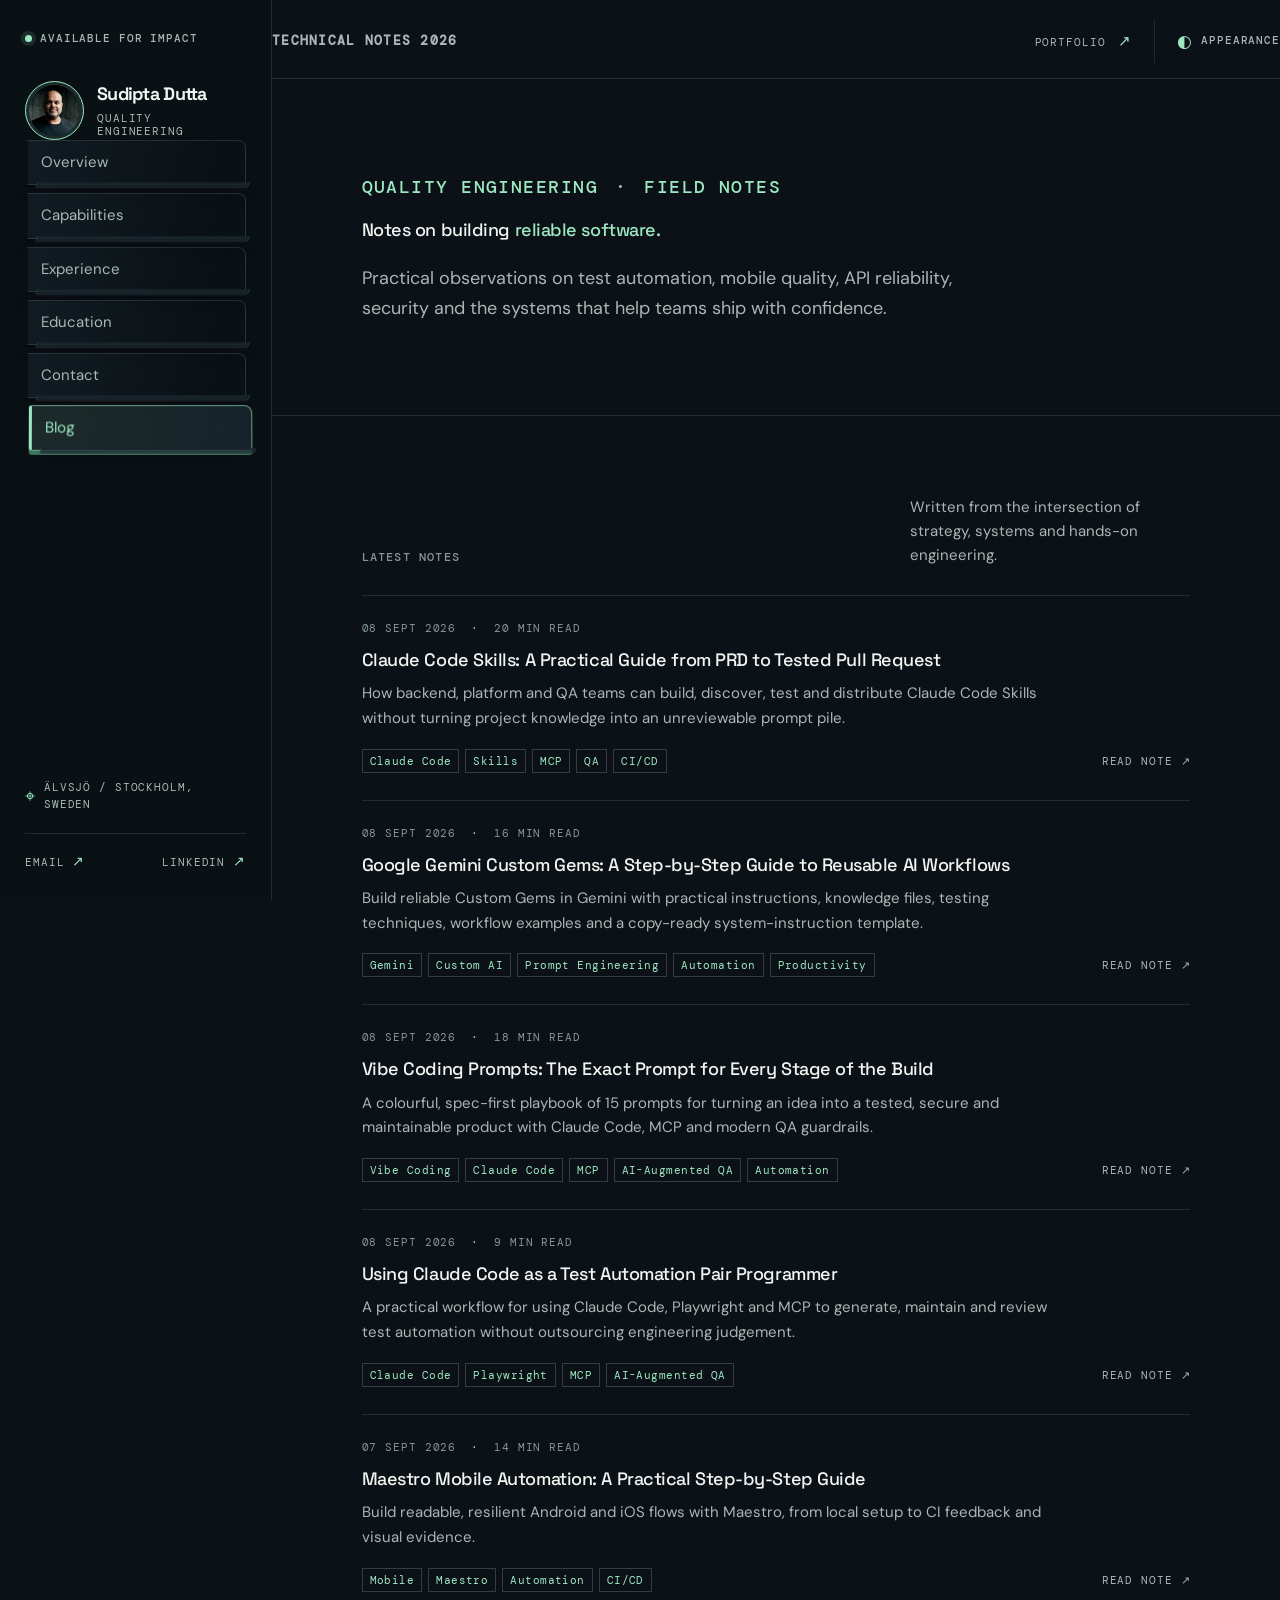
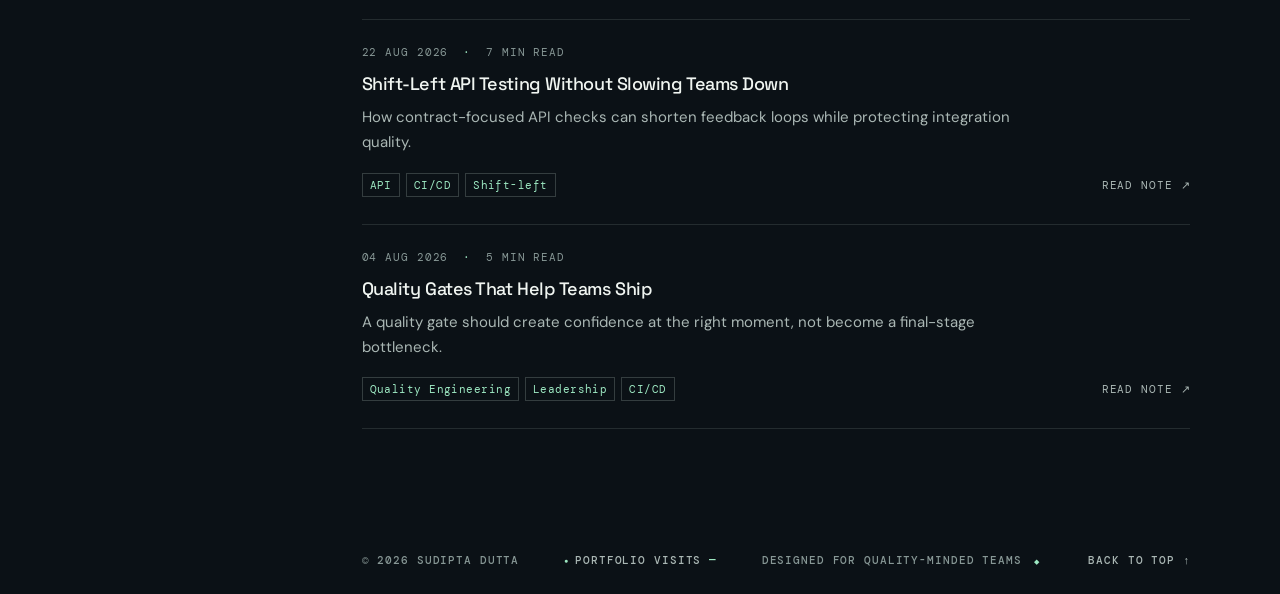
==== commit b6442eb5: "Refine Claude Code Skills tutorial after audit" ====
--- a/blog/index.html
+++ b/blog/index.html
@@ -88,7 +88,7 @@
         <div class="blog-section-heading" data-automation-id="element-blog-section-heading-15"><div class="section-label" data-automation-id="element-section-label-16"><span data-automation-id="element-span-23">Latest notes</span></div><p data-automation-id="element-p-2">Written from the intersection of strategy, systems and hands-on engineering.</p></div>
         <div id="postList" class="post-list" aria-live="polite" data-automation-id="element-postlist-17" data-static-post-list="true">
         <a class="post-card featured-post" data-automation-id="post-card-1" href="/blog/claude-code-skills" aria-label="Read article: Claude Code Skills: A Practical Guide from PRD to Tested Pull Request">
-          <div class="post-card-meta" data-automation-id="post-card-meta-1"><span>08 Sep 2026</span><span>18 min read</span></div>
+          <div class="post-card-meta" data-automation-id="post-card-meta-1"><span>08 Sep 2026</span><span>20 min read</span></div>
           <h2 data-automation-id="post-card-title-1">Claude Code Skills: A Practical Guide from PRD to Tested Pull Request</h2>
           <p data-automation-id="post-card-summary-1">How backend, platform and QA teams can build, discover, test and distribute Claude Code Skills without turning project knowledge into an unreviewable prompt pile.</p>
           <div class="post-card-footer" data-automation-id="post-card-footer-1"><span><span data-automation-id="post-card-1-tag-1">Claude Code</span><span data-automation-id="post-card-1-tag-2">Skills</span><span data-automation-id="post-card-1-tag-3">MCP</span><span data-automation-id="post-card-1-tag-4">QA</span><span data-automation-id="post-card-1-tag-5">CI/CD</span></span><span class="post-arrow" aria-hidden="true">Read note ↗</span></div>
